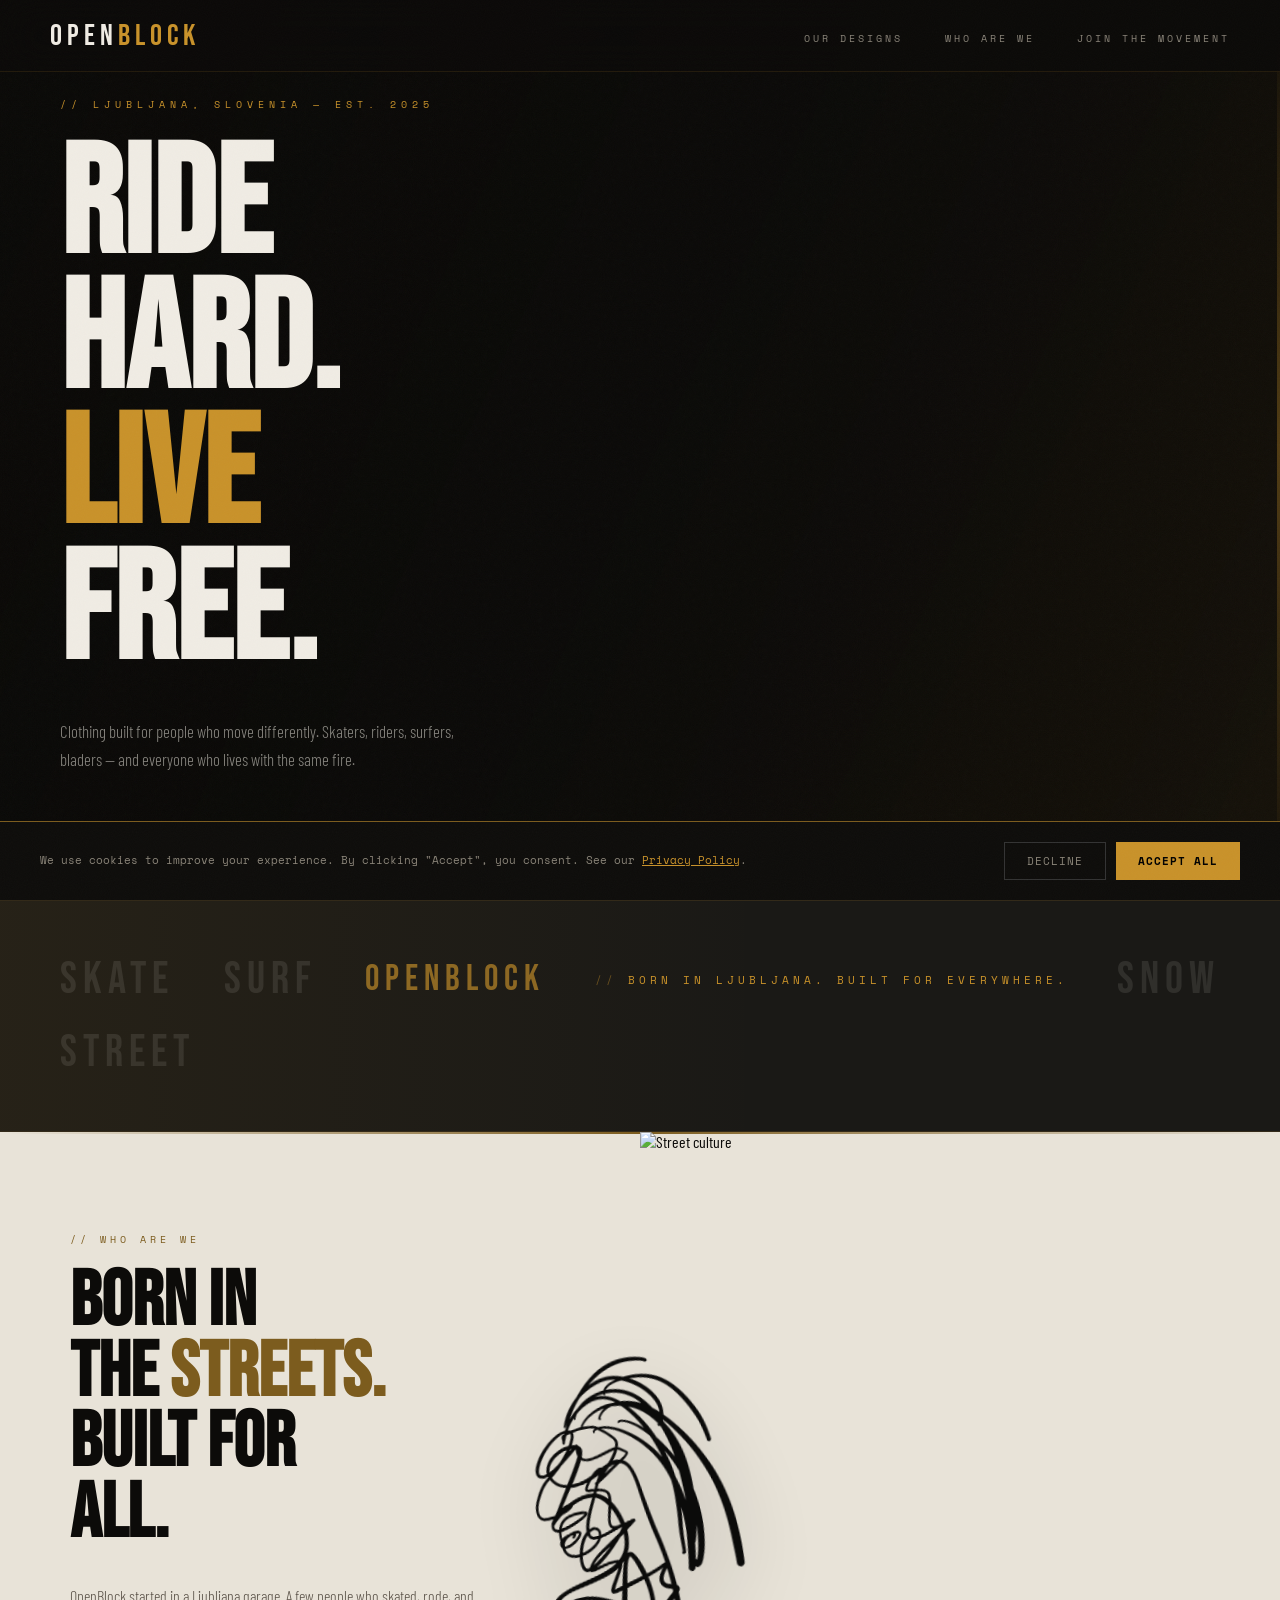
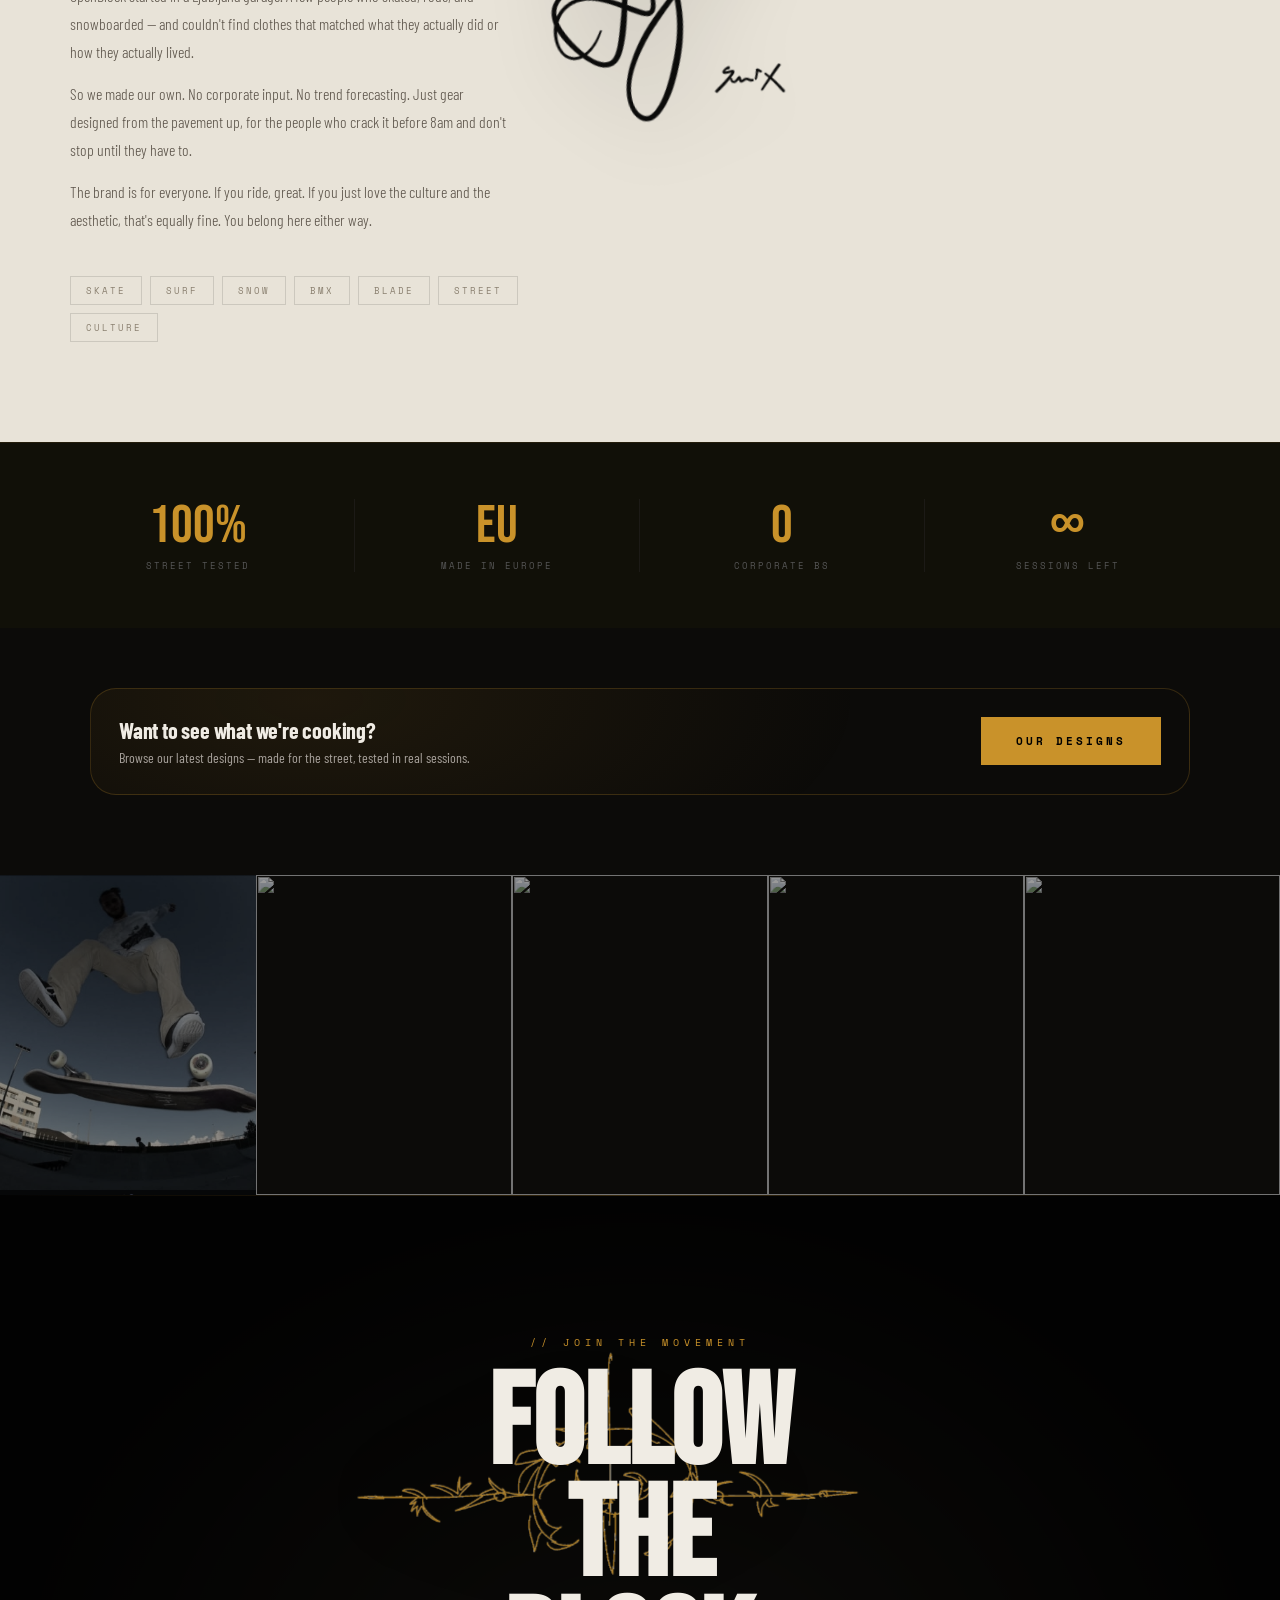
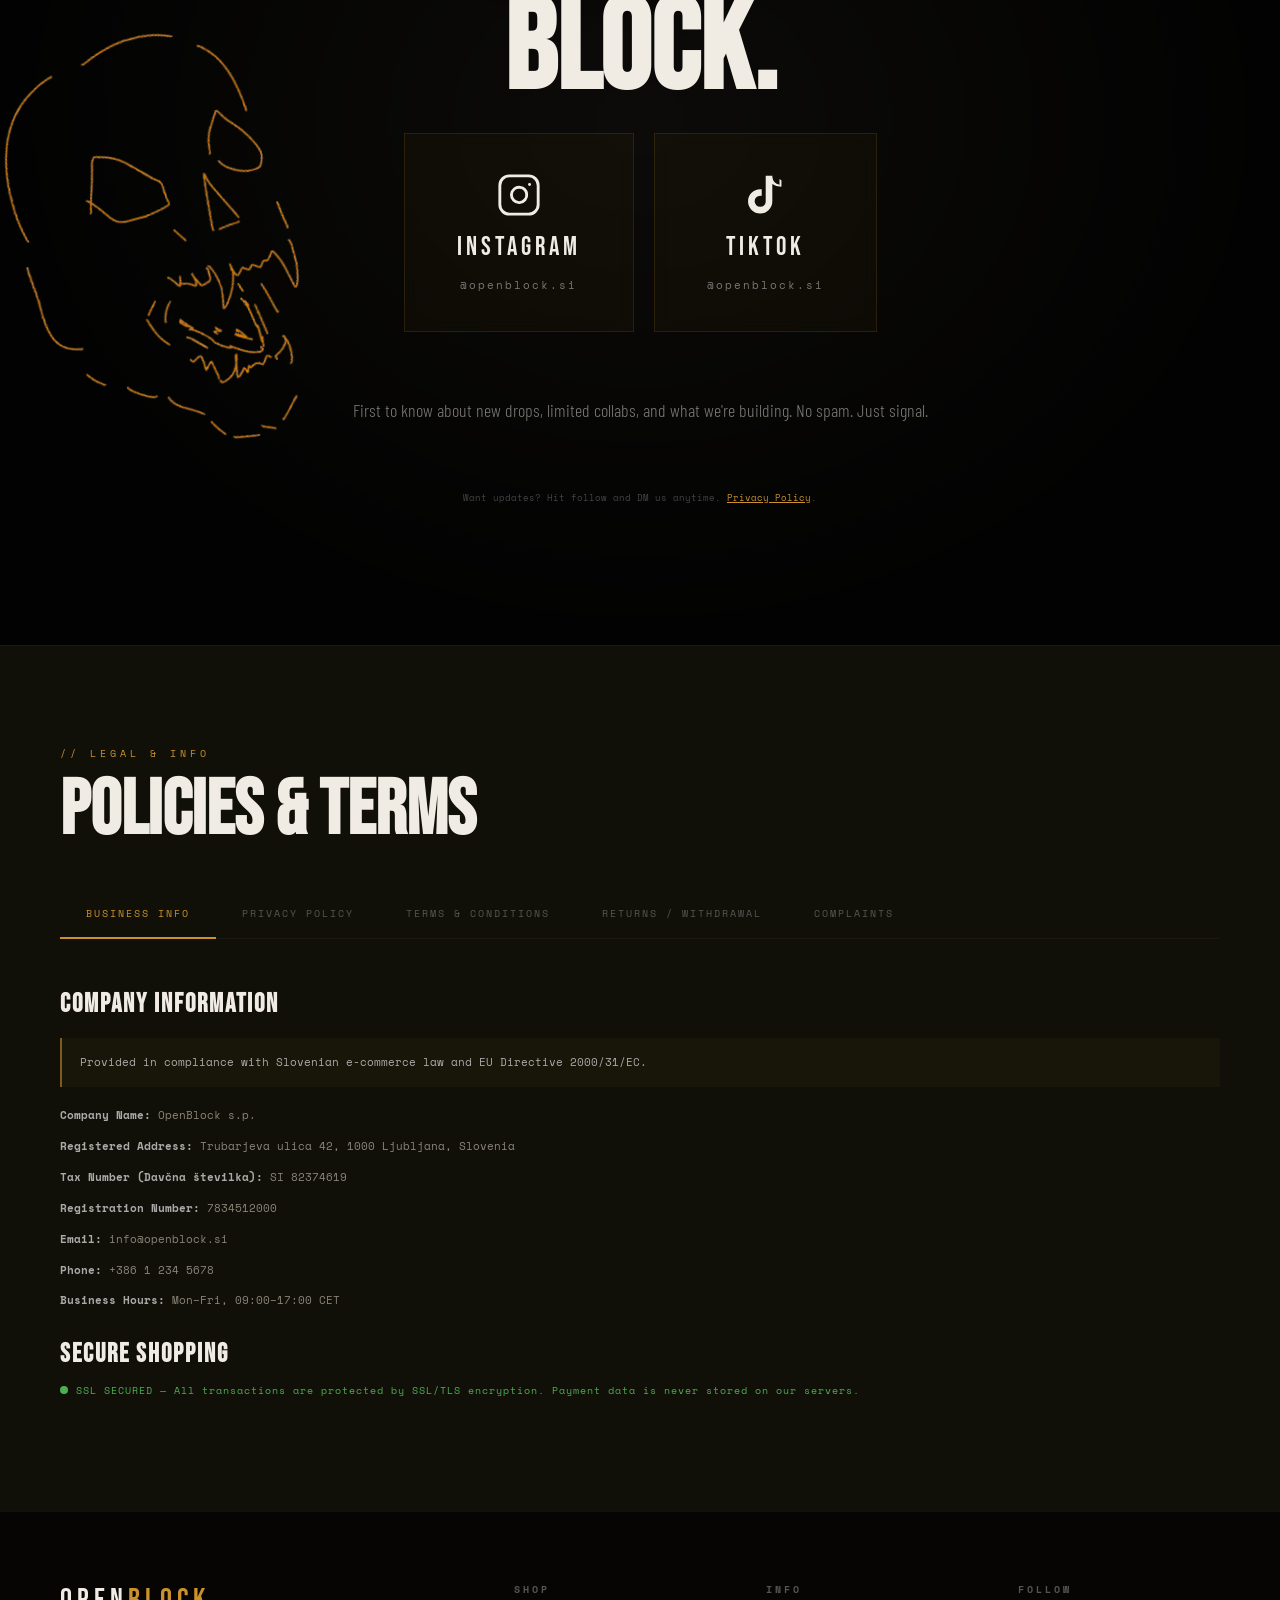
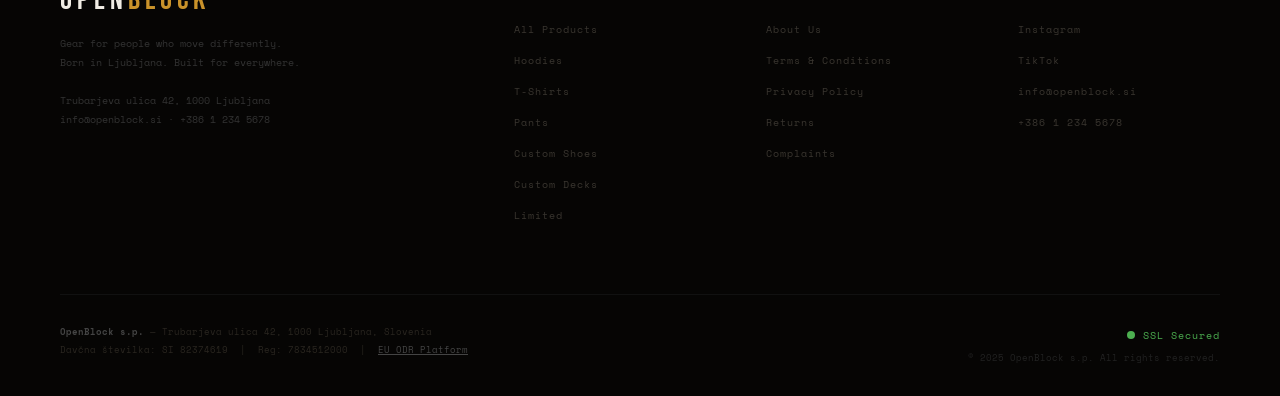
==== index.html @ bddb34cf "Add files via upload" ====
<!DOCTYPE html>
<html lang="en">
  <head>
    <meta charset="UTF-8" />
    <meta name="viewport" content="width=device-width, initial-scale=1.0" />
    <title>OpenBlock — Street & Board Culture</title>

    <!-- CSS -->
    <link rel="stylesheet" href="CSS/index.css" />

    <link rel="preconnect" href="https://fonts.googleapis.com" />
    <link
      href="https://fonts.googleapis.com/css2?family=Bebas+Neue&family=Space+Mono:ital,wght@0,400;0,700;1,400&family=Barlow+Condensed:wght@300;400;600;700;900&display=swap"
      rel="stylesheet"
    />
  </head>
  <body>
    <!-- COOKIE BANNER -->
    <div id="cookie-banner">
      <p>
        We use cookies to improve your experience. By clicking "Accept", you
        consent. See our
        <a href="#legal" onclick="openTab('privacy')">Privacy Policy</a>.
      </p>
      <div class="cookie-btns">
        <button id="decline-cookies">Decline</button>
        <button id="accept-cookies">Accept All</button>
      </div>
    </div>

    <!-- NAV -->
    <nav>
      <a href="#" class="nav-logo">OPEN<span>BLOCK</span></a>
      <ul class="nav-links">
        <li><a href="designs.html">Our designs</a></li>
        <li><a href="#who">Who Are We</a></li>
        <li><a href="#join">Join the Movement</a></li>
      </ul>
    </nav>

    <!-- HERO -->
    <section class="hero" id="home">
      <div class="hero-bg">
        <video autoplay muted loop playsinline class="hero-video">
          <source src="./videos/OBHeroo.mp4" type="video/mp4" />
        </video>
      </div>
      <div class="hero-grain"></div>
      <div class="hero-content">
        <p class="hero-eyebrow">// Ljubljana, Slovenia — Est. 2025</p>
        <h1 class="hero-title">
          RIDE<br />HARD.<br /><em>LIVE</em><br />FREE.
        </h1>
        <p class="hero-sub">
          Clothing built for people who move differently. Skaters, riders,
          surfers, bladers — and everyone who lives with the same fire.
        </p>
        <div class="hero-nav">
          <a href="designs.html" class="hero-nav-btn primary">Our designs</a>
          <a href="#who" class="hero-nav-btn ghost">Who Are We</a>
          <a href="#join" class="hero-nav-btn ghost">Join the Movement</a>
        </div>
      </div>
      <div class="hero-scroll">
        <span class="hero-scroll-line"></span>Scroll
      </div>
    </section>

    <!-- SECTION DIVIDER -->
    <div class="section-divider">
      <span class="divider-word">SKATE</span>
      <span class="divider-word">SURF</span>
      <span class="divider-word accent">OPENBLOCK</span>
      <span class="divider-tagline"
        >Born in Ljubljana. Built for everywhere.</span
      >
      <span class="divider-word">SNOW</span>
      <span class="divider-word">STREET</span>
    </div>

    <!-- WHO ARE WE -->
    <section class="who" id="who">
      <div class="who-inner">
        <div class="who-left reveal-left">
          <p class="who-label">// Who Are We</p>
          <h2 class="who-title">
            BORN IN<br />THE <span>STREETS.</span><br />BUILT FOR<br />ALL.
          </h2>
          <p class="who-text">
            OpenBlock started in a Ljubljana garage. A few people who skated,
            rode, and snowboarded — and couldn't find clothes that matched what
            they actually did or how they actually lived.
          </p>
          <p class="who-text">
            So we made our own. No corporate input. No trend forecasting. Just
            gear designed from the pavement up, for the people who crack it
            before 8am and don't stop until they have to.
          </p>
          <p class="who-text">
            The brand is for everyone. If you ride, great. If you just love the
            culture and the aesthetic, that's equally fine. You belong here
            either way.
          </p>
          <div class="who-tags">
            <span class="who-tag">Skate</span><span class="who-tag">Surf</span
            ><span class="who-tag">Snow</span> <span class="who-tag">BMX</span
            ><span class="who-tag">Blade</span
            ><span class="who-tag">Street</span
            ><span class="who-tag">Culture</span>
          </div>
        </div>
        <div class="who-right reveal-right">
          <img
            src="https://images.unsplash.com/photo-1547447134-cd3f5c716030?w=900&q=80"
            alt="Street culture"
          />
          <div class="who-right-overlay"></div>
        </div>
      </div>
      <div class="who-stat-strip">
        <div class="who-stat reveal">
          <div class="who-stat-num">100%</div>
          <div class="who-stat-label">Street Tested</div>
        </div>
        <div class="who-stat reveal">
          <div class="who-stat-num">EU</div>
          <div class="who-stat-label">Made in Europe</div>
        </div>
        <div class="who-stat reveal">
          <div class="who-stat-num">0</div>
          <div class="who-stat-label">Corporate BS</div>
        </div>
        <div class="who-stat reveal">
          <div class="who-stat-num">∞</div>
          <div class="who-stat-label">Sessions Left</div>
        </div>
      </div>
      <img src="images/abstract_1.png" alt="" class="who-decor" />
    </section>

    <!-- CTA: OUR DESIGNS -->
    <section class="cta-designs" aria-label="Our designs">
      <div class="cta-designs-inner reveal">
        <div>
          <h3 class="cta-designs-title">Want to see what we're cooking?</h3>
          <p class="cta-designs-sub">
            Browse our latest designs — made for the street, tested in real
            sessions.
          </p>
        </div>
        <div class="cta-designs-actions">
          <a href="designs.html" class="hero-nav-btn primary">Our designs</a>
        </div>
      </div>
    </section>

    <!-- GALLERY STRIP -->
    <div class="gallery-strip">
      <div class="gallery-strip-item" data-label="Skate">
        <img src="./images/gallery_skate.jpg" alt="" />
      </div>
      <div class="gallery-strip-item" data-label="Surf">
        <img
          src="https://images.unsplash.com/photo-1502680390469-be75c86b636f?w=500&q=80"
          alt=""
        />
      </div>
      <div class="gallery-strip-item" data-label="Snow">
        <img src="" alt="" />
      </div>
      <div class="gallery-strip-item" data-label="BMX">
        <img
          src="https://images.unsplash.com/photo-1548777123-e216912f54c4?w=500&q=80"
          alt=""
        />
      </div>
      <div class="gallery-strip-item" data-label="Street">
        <img
          src="https://images.unsplash.com/photo-1517649763962-0c623066013b?w=500&q=80"
          alt=""
        />
      </div>
    </div>

    <!-- JOIN THE MOVEMENT -->
    <section class="join" id="join">
      <div class="join-bg"></div>
      <div class="join-content reveal">
        <p class="join-label">// Join the Movement</p>
        <h2 class="join-title">FOLLOW<br />THE<br />BLOCK.</h2>

        <div class="socials">
          <a
            href="https://instagram.com/openblock.si"
            target="_blank"
            class="social-card"
          >
            <svg
              class="social-icon"
              viewBox="0 0 24 24"
              fill="none"
              stroke="currentColor"
              stroke-width="1.5"
              stroke-linecap="round"
              stroke-linejoin="round"
            >
              <rect x="2" y="2" width="20" height="20" rx="5" ry="5" />
              <path d="M16 11.37A4 4 0 1 1 12.63 8 4 4 0 0 1 16 11.37z" />
              <line x1="17.5" y1="6.5" x2="17.51" y2="6.5" />
            </svg>
            <span class="social-platform">INSTAGRAM</span>
            <span class="social-handle">@openblock.si</span>
          </a>
          <a
            href="https://tiktok.com/@openblock.si"
            target="_blank"
            class="social-card"
          >
            <svg class="social-icon" viewBox="0 0 24 24" fill="currentColor">
              <path
                d="M19.59 6.69a4.83 4.83 0 0 1-3.77-4.25V2h-3.45v13.67a2.89 2.89 0 0 1-2.88 2.5 2.89 2.89 0 0 1-2.89-2.89 2.89 2.89 0 0 1 2.89-2.89c.28 0 .54.04.79.1V9.01a6.33 6.33 0 0 0-.79-.05 6.34 6.34 0 0 0-6.34 6.34 6.34 6.34 0 0 0 6.34 6.34 6.34 6.34 0 0 0 6.33-6.34l-.01-9.09a8.16 8.16 0 0 0 4.77 1.52V4.29a4.85 4.85 0 0 1-1-.6z"
              />
            </svg>
            <span class="social-platform">TIKTOK</span>
            <span class="social-handle">@openblock.si</span>
          </a>
        </div>
        <p class="join-sub">
          First to know about new drops, limited collabs, and what we're
          building. No spam. Just signal.
        </p>
        <p class="join-note">
          Want updates? Hit follow and DM us anytime.
          <a href="#legal" onclick="openTab('privacy')">Privacy Policy</a>.
        </p>
      </div>
      <img src="images/skull_all_amber.png" alt="" class="follow-decor-skull" />
      <img
        src="images/abstract2_amber.png"
        alt=""
        class="follow-decor-abstract"
      />
    </section>

    <!-- LEGAL -->
    <section class="legal-section" id="legal">
      <p class="section-label">// Legal & Info</p>
      <h2 class="section-title" style="margin-bottom: 40px">
        Policies & Terms
      </h2>
      <div class="legal-tabs">
        <button class="legal-tab active" onclick="openTab('business')">
          Business Info
        </button>
        <button class="legal-tab" onclick="openTab('privacy')">
          Privacy Policy
        </button>
        <button class="legal-tab" onclick="openTab('terms')">
          Terms & Conditions
        </button>
        <button class="legal-tab" onclick="openTab('returns')">
          Returns / Withdrawal
        </button>
        <button class="legal-tab" onclick="openTab('complaints')">
          Complaints
        </button>
      </div>
      <div class="legal-panel active" id="panel-business">
        <h3>Company Information</h3>
        <div class="legal-highlight">
          <p>
            Provided in compliance with Slovenian e-commerce law and EU
            Directive 2000/31/EC.
          </p>
        </div>
        <p><strong style="color: #aaa">Company Name:</strong> OpenBlock s.p.</p>
        <p>
          <strong style="color: #aaa">Registered Address:</strong> Trubarjeva
          ulica 42, 1000 Ljubljana, Slovenia
        </p>
        <p>
          <strong style="color: #aaa">Tax Number (Davčna številka):</strong> SI
          82374619
        </p>
        <p>
          <strong style="color: #aaa">Registration Number:</strong> 7834512000
        </p>
        <p><strong style="color: #aaa">Email:</strong> info@openblock.si</p>
        <p><strong style="color: #aaa">Phone:</strong> +386 1 234 5678</p>
        <p>
          <strong style="color: #aaa">Business Hours:</strong> Mon–Fri,
          09:00–17:00 CET
        </p>
        <h3>Secure Shopping</h3>
        <p>
          <span class="ssl-badge"
            ><span class="ssl-dot"></span>SSL SECURED — All transactions are
            protected by SSL/TLS encryption. Payment data is never stored on our
            servers.</span
          >
        </p>
      </div>
      <div class="legal-panel" id="panel-privacy">
        <h3>Privacy Policy (GDPR)</h3>
        <div class="legal-highlight">
          <p>
            Last updated: January 2025. Data controller: OpenBlock s.p.,
            Trubarjeva ulica 42, 1000 Ljubljana.
          </p>
        </div>
        <h3>1. What We Collect</h3>
        <ul>
          <li>
            Name, email, delivery address, phone number — when you place an
            order.
          </li>
          <li>
            Payment info — processed by third-party providers. We never store
            card details.
          </li>
          <li>Browsing and device data — only with your cookie consent.</li>
          <li>Email — if you subscribe to our newsletter.</li>
        </ul>
        <h3>2. Why We Collect It</h3>
        <ul>
          <li>To process and fulfill orders (legal basis: contract).</li>
          <li>
            To meet accounting and tax obligations (legal basis: legal
            obligation).
          </li>
          <li>To improve the site (legal basis: consent via cookies).</li>
          <li>To send newsletters (legal basis: your explicit consent).</li>
        </ul>
        <h3>3. Your GDPR Rights</h3>
        <ul>
          <li>
            Access, rectification, erasure, portability, objection, and
            withdrawal of consent.
          </li>
          <li>
            To exercise any right:
            <a href="mailto:privacy@openblock.si">privacy@openblock.si</a>. We
            respond within 30 days.
          </li>
          <li>
            Complaints: Slovenian Information Commissioner —
            <a href="https://www.ip-rs.si" target="_blank">ip-rs.si</a>
          </li>
        </ul>
        <h3>4. Cookies</h3>
        <p>
          Strictly necessary cookies are always active. Analytics cookies
          require your consent via the banner on first visit.
        </p>
      </div>
      <div class="legal-panel" id="panel-terms">
        <h3>General Terms & Conditions of Sale</h3>
        <div class="legal-highlight">
          <p>By messaging us to purchase, you agree to these terms.</p>
        </div>
        <h3>1. Prices</h3>
        <p>
          Prices aren\'t shown on the website. Message us on social media to get
          current pricing and availability.
        </p>
        <h3>2. Payment</h3>
        <p>
          Orders are handled via DM/email. We\'ll confirm payment method and
          details after you reach out.
        </p>
        <h3>3. Shipping</h3>
        <p>
          Shipping cost and delivery time depend on your location and the item.
          We\'ll confirm the options in the same DM.
        </p>
        <h3>4. Availability</h3>
        <p>
          All designs are subject to availability. If out of stock after ordering,
          we will contact you and offer a full refund or exchange.
        </p>
      </div>
      <div class="legal-panel" id="panel-returns">
        <h3>Right of Withdrawal & Returns</h3>
        <div class="legal-highlight">
          <p>
            Under EU Directive 2011/83/EU and the Slovenian Consumer Protection
            Act (ZVPot), you have the right to withdraw without reason.
          </p>
        </div>
        <h3>14-Day Right of Withdrawal</h3>
        <p>
          You have <strong style="color: #fff">14 calendar days</strong> from
          receiving your order to return it for a full refund — no questions
          asked.
        </p>
        <h3>How to Return</h3>
        <ul>
          <li>
            Email returns@openblock.si within 14 days with your order number.
          </li>
          <li>Items must be unused, unwashed, with original tags attached.</li>
          <li>
            Return shipping is at the customer's cost unless item is faulty or
            incorrect.
          </li>
        </ul>
        <h3>Refunds</h3>
        <p>
          Issued to your original payment method within 14 days of receiving the
          returned item.
        </p>
        <h3>Faulty Items</h3>
        <p>
          Contact us within 48 hours of delivery. We cover return shipping and
          replace or fully refund.
        </p>
      </div>
      <div class="legal-panel" id="panel-complaints">
        <h3>Complaints & Dispute Resolution</h3>
        <div class="legal-highlight">
          <p>We aim to resolve all complaints within 5 business days.</p>
        </div>
        <h3>Contact Us First</h3>
        <p>
          Email: <a href="mailto:info@openblock.si">info@openblock.si</a> —
          include your order number and description of the issue.
        </p>
        <h3>EU Online Dispute Resolution</h3>
        <p>If unresolved, use the EU ODR platform:</p>
        <p>
          <a href="https://ec.europa.eu/consumers/odr" target="_blank"
            >https://ec.europa.eu/consumers/odr</a
          >
        </p>
        <p>
          Our ODR email:
          <a href="mailto:info@openblock.si">info@openblock.si</a>
        </p>
        <h3>Slovenian Consumer Authority</h3>
        <p>
          You may also contact TIRS:
          <a href="https://www.gov.si/tirs" target="_blank">www.gov.si/tirs</a>
        </p>
      </div>
    </section>

    <!-- FOOTER -->
    <footer id="contact">
      <div class="footer-top">
        <div class="footer-brand">
          <a href="#" class="nav-logo"
            >OPEN<span style="color: var(--accent)">BLOCK</span></a
          >
          <p>
            Gear for people who move differently.<br />Born in Ljubljana. Built
            for everywhere.<br /><br />Trubarjeva ulica 42, 1000 Ljubljana<br />info@openblock.si
            · +386 1 234 5678
          </p>
        </div>
        <div class="footer-col">
          <h4>Shop</h4>
          <ul>
            <li>
              <a href="#shop" onclick="filterProducts('all')">All Products</a>
            </li>
            <li>
              <a href="#shop" onclick="filterProducts('hoodies')">Hoodies</a>
            </li>
            <li>
              <a href="#shop" onclick="filterProducts('tshirts')">T-Shirts</a>
            </li>
            <li><a href="#shop" onclick="filterProducts('pants')">Pants</a></li>
            <li>
              <a href="#shop" onclick="filterProducts('shoes')">Custom Shoes</a>
            </li>
            <li>
              <a href="#shop" onclick="filterProducts('decks')">Custom Decks</a>
            </li>
            <li>
              <a href="#shop" onclick="filterProducts('limited')">Limited</a>
            </li>
          </ul>
        </div>
        <div class="footer-col">
          <h4>Info</h4>
          <ul>
            <li><a href="#who">About Us</a></li>
            <li>
              <a href="#legal" onclick="openTab('terms')">Terms & Conditions</a>
            </li>
            <li>
              <a href="#legal" onclick="openTab('privacy')">Privacy Policy</a>
            </li>
            <li><a href="#legal" onclick="openTab('returns')">Returns</a></li>
            <li>
              <a href="#legal" onclick="openTab('complaints')">Complaints</a>
            </li>
          </ul>
        </div>
        <div class="footer-col">
          <h4>Follow</h4>
          <ul>
            <li>
              <a href="https://instagram.com/openblock.si" target="_blank"
                >Instagram</a
              >
            </li>
            <li>
              <a href="https://tiktok.com/@openblock.si" target="_blank"
                >TikTok</a
              >
            </li>
            <li><a href="mailto:info@openblock.si">info@openblock.si</a></li>
            <li><a href="tel:+38612345678">+386 1 234 5678</a></li>
          </ul>
        </div>
      </div>
      <div class="footer-bottom">
        <div class="footer-legal">
          <strong>OpenBlock s.p.</strong> — Trubarjeva ulica 42, 1000 Ljubljana,
          Slovenia<br />
          Davčna številka: SI 82374619 &nbsp;|&nbsp; Reg: 7834512000
          &nbsp;|&nbsp;
          <a
            href="https://ec.europa.eu/consumers/odr"
            target="_blank"
            style="color: #444"
            >EU ODR Platform</a
          >
        </div>
        <div style="text-align: right">
          <span class="ssl-badge"><span class="ssl-dot"></span>SSL Secured</span
          ><br />
          <p class="footer-copy" style="margin-top: 8px">
            © 2025 OpenBlock s.p. All rights reserved.
          </p>
        </div>
      </div>
    </footer>

    <script>
      function openTab(id) {
        const map = {
          business: 0,
          privacy: 1,
          terms: 2,
          returns: 3,
          complaints: 4,
        };

        document
          .querySelectorAll(".legal-tab")
          .forEach((t, i) => t.classList.toggle("active", i === map[id]));

        document
          .querySelectorAll(".legal-panel")
          .forEach((p) => p.classList.remove("active"));

        document.getElementById("panel-" + id).classList.add("active");
        document.getElementById("legal").scrollIntoView({ behavior: "smooth" });
      }

      document
        .getElementById("accept-cookies")
        .addEventListener("click", () => {
          document.getElementById("cookie-banner").style.display = "none";
          localStorage.setItem("ob_cookies", "accepted");
        });

      document
        .getElementById("decline-cookies")
        .addEventListener("click", () => {
          document.getElementById("cookie-banner").style.display = "none";
          localStorage.setItem("ob_cookies", "declined");
        });

      if (localStorage.getItem("ob_cookies"))
        document.getElementById("cookie-banner").style.display = "none";

      function showToast(msg) {
        const t = document.getElementById("toast");
        t.textContent = msg;
        t.classList.add("show");
        setTimeout(() => t.classList.remove("show"), 2800);
      }

      const observer = new IntersectionObserver(
        (entries) => {
          entries.forEach((e) => {
            if (e.isIntersecting) e.target.classList.add("visible");
          });
        },
        { threshold: 0.1 }
      );

      document
        .querySelectorAll(".reveal, .reveal-left, .reveal-right")
        .forEach((el) => observer.observe(el));
    </script>
  </body>
</html>
---- CSS/index.css ----
/* ================================================
   OPENBLOCK — Redesigned CSS
   Palette: Deep charcoal + warm amber gold + off-white
   ================================================ */

:root {
  --black: #0c0b09;
  --deep: #111008;
  --grey: #1a1916;
  --white: #f0ece4;
  --cream: #e8e3d8;
  --muted: #8a8478;
  --accent: #c9922a;
  --accent2: #e8b84b;
  --accent3: #7c5c1e;
}

*,
*::before,
*::after {
  box-sizing: border-box;
  margin: 0;
  padding: 0;
}
html {
  scroll-behavior: smooth;
}

body {
  background: var(--black);
  color: var(--white);
  font-family: "Barlow Condensed", sans-serif;
  overflow-x: hidden;
  cursor: crosshair;
}

body::before {
  content: "";
  position: fixed;
  inset: 0;
  pointer-events: none;
  z-index: 9999;
  opacity: 0.025;
  background-image: url("data:image/svg+xml,%3Csvg viewBox='0 0 256 256' xmlns='http://www.w3.org/2000/svg'%3E%3Cfilter id='n'%3E%3CfeTurbulence type='fractalNoise' baseFrequency='0.75' numOctaves='4' stitchTiles='stitch'/%3E%3C/filter%3E%3Crect width='100%25' height='100%25' filter='url(%23n)'/%3E%3C/svg%3E");
  background-size: 200px;
}

/* COOKIE BANNER */
#cookie-banner {
  position: fixed;
  bottom: 0;
  left: 0;
  right: 0;
  background: #0e0d0b;
  border-top: 1px solid var(--accent3);
  z-index: 9990;
  padding: 20px 40px;
  display: flex;
  align-items: center;
  justify-content: space-between;
  gap: 20px;
  flex-wrap: wrap;
  font-family: "Space Mono", monospace;
  font-size: 11px;
  line-height: 1.6;
}
#cookie-banner p {
  flex: 1;
  min-width: 260px;
  color: var(--muted);
}
#cookie-banner a {
  color: var(--accent);
  text-decoration: underline;
}
.cookie-btns {
  display: flex;
  gap: 10px;
}
.cookie-btns button {
  font-family: "Space Mono", monospace;
  font-size: 11px;
  padding: 10px 22px;
  border: none;
  cursor: pointer;
  letter-spacing: 1px;
  text-transform: uppercase;
  transition: all 0.2s;
}
#accept-cookies {
  background: var(--accent);
  color: #000;
  font-weight: 700;
}
#accept-cookies:hover {
  background: var(--accent2);
}
#decline-cookies {
  background: transparent;
  border: 1px solid #333;
  color: var(--muted);
}
#decline-cookies:hover {
  border-color: var(--muted);
  color: var(--white);
}

/* NAV */
nav {
  position: fixed;
  top: 0;
  left: 0;
  right: 0;
  z-index: 1000;
  display: flex;
  align-items: center;
  justify-content: space-between;
  padding: 0 50px;
  height: 72px;
  background: rgba(12, 11, 9, 0.9);
  backdrop-filter: blur(20px);
  border-bottom: 1px solid rgba(201, 146, 42, 0.12);
}
.nav-logo {
  font-family: "Bebas Neue", sans-serif;
  font-size: 30px;
  letter-spacing: 5px;
  color: var(--white);
  text-decoration: none;
}
.nav-logo span {
  color: var(--accent);
}
.nav-links {
  display: flex;
  gap: 42px;
  list-style: none;
}
.nav-links a {
  font-family: "Space Mono", monospace;
  font-size: 10px;
  letter-spacing: 3px;
  text-transform: uppercase;
  color: var(--muted);
  text-decoration: none;
  transition: color 0.2s;
}
.nav-links a:hover {
  color: var(--white);
}
.cart-btn {
  font-family: "Space Mono", monospace;
  font-size: 10px;
  letter-spacing: 2px;
  background: var(--accent);
  color: #000;
  border: none;
  padding: 10px 24px;
  cursor: pointer;
  text-transform: uppercase;
  font-weight: 700;
  transition: background 0.2s;
}
.cart-btn:hover {
  background: var(--accent2);
}
#cart-count {
  background: #000;
  color: var(--accent);
  font-size: 10px;
  font-weight: 700;
  padding: 2px 6px;
  border-radius: 10px;
  margin-left: 4px;
}

/* HERO */
.hero {
  position: relative;
  min-height: 100vh;
  display: flex;
  align-items: center;
  overflow: hidden;
  padding-top: 72px;
}
.hero-bg {
  position: absolute;
  inset: 0;
  z-index: 0;
  overflow: hidden;
  filter: brightness(0.32) saturate(0.6);
  transform: scale(1.05);
  animation: heroScale 8s ease forwards;
}

.hero-video {
  width: 100%;
  height: 100%;
  object-fit: cover;
}
@keyframes heroScale {
  to {
    transform: scale(1);
    filter: brightness(0.85) saturate(1.1);
  }
}
.hero-bg::after {
  content: "";
  position: absolute;
  inset: 0;
  background: linear-gradient(
    115deg,
    rgba(12, 11, 9, 0.55) 0%,
    rgba(12, 11, 9, 0.25) 55%,
    rgba(201, 146, 42, 0.06) 100%
  );
}
.hero-grain {
  position: absolute;
  inset: 0;
  z-index: 1;
  pointer-events: none;
  background-image: url("data:image/svg+xml,%3Csvg viewBox='0 0 200 200' xmlns='http://www.w3.org/2000/svg'%3E%3Cfilter id='n'%3E%3CfeTurbulence type='fractalNoise' baseFrequency='0.9' numOctaves='4' stitchTiles='stitch'/%3E%3C/filter%3E%3Crect width='100%25' height='100%25' filter='url(%23n)' opacity='0.04'/%3E%3C/svg%3E");
  opacity: 0.25;
}
.hero::after {
  content: "";
  position: absolute;
  top: 0;
  right: 0;
  width: 3px;
  height: 100%;
  background: linear-gradient(
    to bottom,
    transparent,
    var(--accent),
    transparent
  );
  opacity: 0.35;
  z-index: 2;
}
.hero-content {
  position: relative;
  z-index: 2;
  padding: 0 60px;
  max-width: 820px;
}
.hero-eyebrow {
  font-family: "Space Mono", monospace;
  font-size: 10px;
  letter-spacing: 5px;
  color: var(--accent);
  text-transform: uppercase;
  margin-bottom: 28px;
  opacity: 0;
  animation: fadeUp 0.8s forwards 0.4s;
}
.hero-title {
  font-family: "Bebas Neue", sans-serif;
  font-size: clamp(88px, 12vw, 175px);
  line-height: 0.88;
  color: var(--white);
  margin-bottom: 36px;
  opacity: 0;
  animation: fadeUp 0.9s forwards 0.6s;
}
.hero-title em {
  color: var(--accent);
  font-style: normal;
}
.hero-sub {
  font-size: 17px;
  font-weight: 300;
  color: rgba(240, 236, 228, 0.55);
  line-height: 1.65;
  max-width: 430px;
  margin-bottom: 54px;
  opacity: 0;
  animation: fadeUp 0.8s forwards 0.8s;
}
.hero-nav {
  display: flex;
  gap: 10px;
  flex-wrap: wrap;
  opacity: 0;
  animation: fadeUp 0.8s forwards 1s;
}
.hero-nav-btn {
  font-family: "Space Mono", monospace;
  font-size: 11px;
  letter-spacing: 3px;
  text-transform: uppercase;
  padding: 15px 34px;
  text-decoration: none;
  display: inline-block;
  transition: all 0.25s;
  border: 1px solid transparent;
}
.hero-nav-btn.primary {
  background: var(--accent);
  color: #000;
  font-weight: 700;
  border-color: var(--accent);
}
.hero-nav-btn.primary:hover {
  background: var(--accent2);
  border-color: var(--accent2);
}
.hero-nav-btn.ghost {
  background: transparent;
  color: var(--white);
  border-color: rgba(240, 236, 228, 0.2);
}
.hero-nav-btn.ghost:hover {
  border-color: rgba(240, 236, 228, 0.6);
}
.hero-scroll {
  position: absolute;
  bottom: 40px;
  left: 60px;
  z-index: 2;
  display: flex;
  align-items: center;
  gap: 14px;
  font-family: "Space Mono", monospace;
  font-size: 9px;
  letter-spacing: 3px;
  color: #444;
  text-transform: uppercase;
  opacity: 0;
  animation: fadeUp 0.8s forwards 1.3s;
}
.hero-scroll-line {
  width: 40px;
  height: 1px;
  background: #444;
}
@keyframes fadeUp {
  from {
    opacity: 0;
    transform: translateY(28px);
  }
  to {
    opacity: 1;
    transform: translateY(0);
  }
}

/* SECTION DIVIDER (replaces marquee) */
.section-divider {
  position: relative;
  padding: 52px 60px;
  background: var(--grey);
  overflow: hidden;
  display: flex;
  align-items: center;
  justify-content: space-between;
  gap: 20px;
  flex-wrap: wrap;
  border-top: 1px solid rgba(201, 146, 42, 0.14);
  border-bottom: 1px solid rgba(201, 146, 42, 0.14);
}
.section-divider::before {
  content: "";
  position: absolute;
  inset: 0;
  background: linear-gradient(
    90deg,
    rgba(201, 146, 42, 0.07) 0%,
    transparent 60%
  );
  pointer-events: none;
}
.divider-word {
  font-family: "Bebas Neue", sans-serif;
  font-size: clamp(28px, 3.5vw, 46px);
  letter-spacing: 6px;
  color: var(--white);
  opacity: 0.1;
  white-space: nowrap;
}
.divider-word.accent {
  color: var(--accent);
  opacity: 0.65;
  font-size: clamp(22px, 2.8vw, 38px);
}
.divider-tagline {
  font-family: "Space Mono", monospace;
  font-size: 11px;
  letter-spacing: 4px;
  color: var(--accent);
  text-transform: uppercase;
  white-space: nowrap;
  position: relative;
  z-index: 1;
}
.divider-tagline::before {
  content: "// ";
  opacity: 0.45;
}

/* WHO ARE WE */
.who {
  background: var(--cream);
  color: var(--black);
  position: relative;
  overflow: hidden;
}
.who::before {
  content: "";
  position: absolute;
  top: 0;
  left: 0;
  right: 0;
  height: 2px;
  background: linear-gradient(90deg, transparent, var(--accent3), transparent);
}
.who-inner {
  display: grid;
  grid-template-columns: 1fr 1fr;
  min-height: 640px;
}
.who-left {
  padding: 100px 70px;
  display: flex;
  flex-direction: column;
  justify-content: center;
}
.who-label {
  font-family: "Space Mono", monospace;
  font-size: 10px;
  letter-spacing: 4px;
  color: var(--accent3);
  text-transform: uppercase;
  margin-bottom: 20px;
}
.who-title {
  font-family: "Bebas Neue", sans-serif;
  font-size: clamp(52px, 6vw, 88px);
  line-height: 0.92;
  margin-bottom: 32px;
  color: var(--black);
}
.who-title span {
  color: var(--accent3);
}
.who-text {
  font-size: 16px;
  font-weight: 300;
  line-height: 1.75;
  color: #5a5248;
  margin-bottom: 14px;
  max-width: 440px;
}
.who-tags {
  display: flex;
  flex-wrap: wrap;
  gap: 8px;
  margin-top: 28px;
}
.who-tag {
  font-family: "Space Mono", monospace;
  font-size: 9px;
  letter-spacing: 2px;
  text-transform: uppercase;
  padding: 7px 15px;
  border: 1px solid #ccc8be;
  color: #8a8070;
  transition: all 0.2s;
}
.who-tag:hover {
  border-color: var(--accent3);
  color: var(--accent3);
}
.who-right {
  position: relative;
  overflow: hidden;
}
.who-right img {
  width: 100%;
  height: 100%;
  object-fit: cover;
  transition: transform 0.8s ease;
}
.who-right:hover img {
  transform: scale(1.04);
}
.who-right-overlay {
  position: absolute;
  inset: 0;
  background: linear-gradient(
    to bottom,
    transparent 50%,
    rgba(232, 227, 216, 0.55) 100%
  );
}
.who-stat-strip {
  background: var(--deep);
  padding: 56px 70px;
  display: grid;
  grid-template-columns: repeat(4, 1fr);
  border-top: 1px solid rgba(201, 146, 42, 0.1);
}
.who-stat {
  padding: 0 28px;
  border-right: 1px solid #1c1a16;
  text-align: center;
}
.who-stat:first-child {
  padding-left: 0;
}
.who-stat:last-child {
  border-right: none;
}
.who-stat-num {
  font-family: "Bebas Neue", sans-serif;
  font-size: 54px;
  color: var(--accent);
  line-height: 1;
}
.who-stat-label {
  font-family: "Space Mono", monospace;
  font-size: 9px;
  letter-spacing: 2px;
  color: #555;
  text-transform: uppercase;
  margin-top: 6px;
}
.who-decor {
  position: absolute;
  top: 18%;
  left: 50%;
  transform: translateX(-50%) rotate(-12deg);

  width: clamp(140px, 18vw, 340px);
  height: auto;

  z-index: 4;
  pointer-events: none;

  opacity: 0.95;
  filter: drop-shadow(0 25px 45px rgba(0, 0, 0, 0.25));
}

/* CTA: Our designs (shown right under Who Are We) */
.cta-designs {
  background: var(--black);
  padding: 60px 60px 80px;
  position: relative;
}
.cta-designs-inner {
  max-width: 1100px;
  margin: 0 auto;
  padding: 28px 28px;
  border-radius: 26px;
  border: 1px solid rgba(201, 146, 42, 0.22);
  background: radial-gradient(
    1000px 420px at 20% 10%,
    rgba(201, 146, 42, 0.10),
    transparent 55%
  );
  display: flex;
  align-items: center;
  justify-content: space-between;
  gap: 18px;
}
.cta-designs-title {
  font-size: 22px;
  letter-spacing: -0.2px;
  margin: 0;
}
.cta-designs-sub {
  margin: 6px 0 0;
  color: #a7a19b;
  font-size: 14px;
  max-width: 60ch;
}
.cta-designs-actions {
  display: flex;
  gap: 12px;
  flex-shrink: 0;
}

@media (max-width: 820px) {
  .cta-designs-inner {
    flex-direction: column;
    align-items: flex-start;
  }
}

/* SHOP */
.shop {
  background: var(--black);
  padding: 100px 60px;
  position: relative;
}
.shop::before {
  content: "";
  position: absolute;
  top: 0;
  left: 0;
  right: 0;
  height: 1px;
  background: linear-gradient(
    90deg,
    transparent,
    rgba(201, 146, 42, 0.18),
    transparent
  );
}
.shop-header {
  display: flex;
  align-items: flex-end;
  justify-content: space-between;
  margin-bottom: 50px;
  flex-wrap: wrap;
  gap: 20px;
}
.section-label {
  font-family: "Space Mono", monospace;
  font-size: 10px;
  letter-spacing: 4px;
  color: var(--accent);
  text-transform: uppercase;
  margin-bottom: 12px;
}
.section-title {
  font-family: "Bebas Neue", sans-serif;
  font-size: clamp(48px, 6vw, 88px);
  line-height: 1;
  color: var(--white);
}
.filter-bar {
  display: flex;
  gap: 8px;
  flex-wrap: wrap;
}
.filter-btn {
  font-family: "Space Mono", monospace;
  font-size: 10px;
  letter-spacing: 2px;
  text-transform: uppercase;
  background: transparent;
  color: #555;
  border: 1px solid #222;
  padding: 9px 20px;
  cursor: pointer;
  transition: all 0.2s;
}
.filter-btn:hover {
  color: var(--white);
  border-color: #444;
}
.filter-btn.active {
  background: var(--accent);
  color: #000;
  border-color: var(--accent);
  font-weight: 700;
}
.design-grid {
  display: grid;
  grid-template-columns: repeat(auto-fill, minmax(265px, 1fr));
  gap: 28px;
}
.design-card {
  cursor: pointer;
}
.design-img-wrap {
  position: relative;
  aspect-ratio: 3/4;
  overflow: hidden;
  background: #161410;
  margin-bottom: 14px;
}
.design-img-wrap img {
  width: 100%;
  height: 100%;
  object-fit: cover;
  transition: transform 0.6s ease;
}
.design-card:hover .design-img-wrap img {
  transform: scale(1.05);
}
.design-badge {
  position: absolute;
  top: 12px;
  left: 12px;
  font-family: "Space Mono", monospace;
  font-size: 9px;
  letter-spacing: 1px;
  text-transform: uppercase;
  padding: 5px 10px;
  z-index: 2;
}
.badge-new {
  background: var(--accent);
  color: #000;
  font-weight: 700;
}
.badge-sale {
  background: var(--accent2);
  color: #000;
  font-weight: 700;
}
.badge-limited {
  background: var(--white);
  color: #000;
}
.design-overlay {
  position: absolute;
  inset: 0;
  background: rgba(0, 0, 0, 0.5);
  display: flex;
  align-items: center;
  justify-content: center;
  opacity: 0;
  transition: opacity 0.3s;
  z-index: 3;
}
.design-card:hover .design-overlay {
  opacity: 1;
}
.qadd-btn {
  font-family: "Space Mono", monospace;
  font-size: 10px;
  letter-spacing: 2px;
  text-transform: uppercase;
  background: var(--accent);
  color: #000;
  border: none;
  padding: 13px 26px;
  cursor: pointer;
  font-weight: 700;
  transition: background 0.2s;
}
.qadd-btn:hover {
  background: var(--accent2);
}
.design-name {
  font-family: "Bebas Neue", sans-serif;
  font-size: 22px;
  letter-spacing: 2px;
  color: var(--white);
  margin-bottom: 3px;
}
.design-meta {
  font-family: "Space Mono", monospace;
  font-size: 9px;
  color: #555;
  letter-spacing: 1px;
  margin-bottom: 7px;
  text-transform: uppercase;
}
.design-price {
  font-family: "Space Mono", monospace;
  font-size: 13px;
  color: var(--white);
}
.old-price {
  color: #444;
  text-decoration: line-through;
  margin-right: 8px;
}
.sale-price {
  color: var(--accent2);
}

/* GALLERY STRIP */
.gallery-strip {
  display: grid;
  grid-template-columns: repeat(5, 1fr);
  height: 320px;
  overflow: hidden;
}
.gallery-strip-item {
  overflow: hidden;
  position: relative;
}
.gallery-strip-item img {
  width: 100%;
  height: 100%;
  object-fit: cover;
  transition: transform 0.7s ease, filter 0.5s;
  filter: saturate(0.35) brightness(0.6);
}
.gallery-strip-item:hover img {
  transform: scale(1.1);
  filter: saturate(0.85) brightness(0.88);
}
.gallery-strip-item::after {
  content: attr(data-label);
  position: absolute;
  bottom: 16px;
  left: 50%;
  transform: translateX(-50%);
  font-family: "Space Mono", monospace;
  font-size: 9px;
  letter-spacing: 3px;
  text-transform: uppercase;
  color: var(--white);
  opacity: 0;
  transition: opacity 0.4s;
  pointer-events: none;
  white-space: nowrap;
}
.gallery-strip-item:hover::after {
  opacity: 0.65;
}

/* JOIN */
.join {
  position: relative;
  overflow: hidden;
  padding: 140px 60px;
  text-align: center;
}
.join-bg {
  position: absolute;
  inset: 0;
  z-index: 0;
  background-image: url("https://images.unsplash.com/photo-1520175480921-4edfa2983e0f?w=1600&q=80");
  background-size: cover;
  background-position: center;
  filter: brightness(0.1) saturate(0.4);
}
.join-bg::after {
  content: "";
  position: absolute;
  inset: 0;
  background: radial-gradient(
    ellipse at center,
    rgba(201, 146, 42, 0.04) 0%,
    rgba(12, 11, 9, 0.9) 70%
  );
}
.join::before {
  content: "";
  position: absolute;
  top: 0;
  left: 0;
  right: 0;
  height: 1px;
  background: linear-gradient(
    90deg,
    transparent,
    rgba(201, 146, 42, 0.28),
    transparent
  );
  z-index: 1;
}
.join-content {
  position: relative;
  z-index: 2;
  max-width: 720px;
  margin: 0 auto;
}
.join-label {
  font-family: "Space Mono", monospace;
  font-size: 10px;
  letter-spacing: 5px;
  color: var(--accent);
  text-transform: uppercase;
  margin-bottom: 20px;
}
.join-title {
  font-family: "Bebas Neue", sans-serif;
  font-size: clamp(66px, 10vw, 136px);
  line-height: 0.88;
  color: var(--white);
  margin-bottom: 26px;
}
.join-sub {
  font-size: 18px;
  font-weight: 300;
  color: rgba(240, 236, 228, 0.5);
  line-height: 1.65;
  margin-bottom: 64px;
}
.socials {
  display: flex;
  gap: 20px;
  justify-content: center;
  flex-wrap: wrap;
  margin-bottom: 64px;
}
.social-card {
  display: flex;
  flex-direction: column;
  align-items: center;
  gap: 14px;
  background: rgba(201, 146, 42, 0.04);
  border: 1px solid rgba(201, 146, 42, 0.15);
  padding: 38px 52px;
  text-decoration: none;
  color: var(--white);
  transition: all 0.3s;
  min-width: 210px;
  backdrop-filter: blur(8px);
}
.social-card:hover {
  background: rgba(201, 146, 42, 0.1);
  border-color: rgba(201, 146, 42, 0.45);
  transform: translateY(-5px);
}
.social-icon {
  width: 46px;
  height: 46px;
}
.social-platform {
  font-family: "Bebas Neue", sans-serif;
  font-size: 26px;
  letter-spacing: 4px;
}
.social-handle {
  font-family: "Space Mono", monospace;
  font-size: 11px;
  color: #777;
  letter-spacing: 2px;
}
.social-card:hover .social-handle {
  color: var(--accent);
}
.join-newsletter {
  display: flex;
  max-width: 480px;
  margin: 0 auto;
}
.join-input {
  flex: 1;
  font-family: "Space Mono", monospace;
  font-size: 11px;
  letter-spacing: 1px;
  padding: 16px 22px;
  background: rgba(255, 255, 255, 0.05);
  border: 1px solid rgba(201, 146, 42, 0.2);
  border-right: none;
  color: var(--white);
  outline: none;
}
.join-input::placeholder {
  color: #444;
}
.join-input:focus {
  border-color: rgba(201, 146, 42, 0.5);
}
.join-submit {
  font-family: "Space Mono", monospace;
  font-size: 10px;
  letter-spacing: 2px;
  text-transform: uppercase;
  background: var(--accent);
  color: #000;
  border: none;
  padding: 16px 28px;
  cursor: pointer;
  font-weight: 700;
  white-space: nowrap;
  transition: background 0.2s;
}
.join-submit:hover {
  background: var(--accent2);
}
.join-note {
  font-family: "Space Mono", monospace;
  font-size: 9px;
  color: #444;
  margin-top: 14px;
  line-height: 1.7;
}
.join-note a {
  color: var(--accent);
}

.follow-decor-skull {
  position: absolute;
  left: 0%;
  top: 30%;

  width: clamp(180px, 22vw, 420px);
  height: auto;

  transform: rotate(-15deg);
  opacity: 0.85;

  pointer-events: none;
  z-index: 2;

  filter: drop-shadow(0 30px 60px rgba(0, 0, 0, 0.35));
}
.follow-decor-abstract {
  position: absolute;
  right: 41.5%;
  top: 3%;

  width: clamp(180px, 22vw, 420px);
  height: auto;

  transform: rotate(-270deg);
  opacity: 0.85;

  pointer-events: none;
  z-index: 1;

  filter: drop-shadow(0 30px 60px rgba(0, 0, 0, 0.35));
}

/* LEGAL */
.legal-section {
  background: var(--deep);
  border-top: 1px solid #1a1714;
  padding: 100px 60px;
}
.legal-tabs {
  display: flex;
  border-bottom: 1px solid #1a1714;
  margin-bottom: 50px;
  flex-wrap: wrap;
}
.legal-tab {
  font-family: "Space Mono", monospace;
  font-size: 10px;
  letter-spacing: 2px;
  text-transform: uppercase;
  padding: 16px 26px;
  border: none;
  background: transparent;
  color: #555;
  cursor: pointer;
  border-bottom: 2px solid transparent;
  transition: all 0.2s;
  margin-bottom: -1px;
}
.legal-tab:hover {
  color: var(--white);
}
.legal-tab.active {
  color: var(--accent);
  border-bottom-color: var(--accent);
}
.legal-panel {
  display: none;
}
.legal-panel.active {
  display: block;
}
.legal-panel h3 {
  font-family: "Bebas Neue", sans-serif;
  font-size: 26px;
  letter-spacing: 2px;
  margin: 28px 0 10px;
  color: var(--white);
}
.legal-panel h3:first-child {
  margin-top: 0;
}
.legal-panel p,
.legal-panel li {
  font-family: "Space Mono", monospace;
  font-size: 11px;
  line-height: 1.9;
  color: var(--muted);
  margin-bottom: 10px;
}
.legal-panel ul {
  padding-left: 20px;
}
.legal-panel a {
  color: var(--accent);
}
.legal-highlight {
  border-left: 2px solid var(--accent3);
  padding: 14px 18px;
  background: rgba(201, 146, 42, 0.04);
  margin: 18px 0;
}
.legal-highlight p {
  color: #aaa;
  margin: 0;
}
.ssl-badge {
  display: inline-flex;
  align-items: center;
  gap: 8px;
  font-family: "Space Mono", monospace;
  font-size: 10px;
  color: #4caf50;
  letter-spacing: 1px;
}
.ssl-dot {
  width: 8px;
  height: 8px;
  border-radius: 50%;
  background: #4caf50;
  animation: pulse 2s infinite;
}
@keyframes pulse {
  0%,
  100% {
    opacity: 1;
  }
  50% {
    opacity: 0.3;
  }
}

/* FOOTER */
footer {
  background: #060504;
  border-top: 1px solid #111;
  padding: 70px 60px 32px;
}
.footer-top {
  display: grid;
  grid-template-columns: 2fr 1fr 1fr 1fr;
  gap: 50px;
  margin-bottom: 60px;
}
.footer-brand p {
  font-family: "Space Mono", monospace;
  font-size: 10px;
  line-height: 1.9;
  color: #333;
  margin-top: 16px;
}
.footer-col h4 {
  font-family: "Space Mono", monospace;
  font-size: 10px;
  letter-spacing: 3px;
  text-transform: uppercase;
  color: #555;
  margin-bottom: 20px;
}
.footer-col ul {
  list-style: none;
}
.footer-col li {
  margin-bottom: 11px;
}
.footer-col a {
  font-family: "Space Mono", monospace;
  font-size: 10px;
  color: #3a3630;
  text-decoration: none;
  transition: color 0.2s;
  letter-spacing: 1px;
}
.footer-col a:hover {
  color: var(--white);
}
.footer-bottom {
  border-top: 1px solid #111;
  padding-top: 28px;
  display: flex;
  justify-content: space-between;
  align-items: flex-start;
  gap: 20px;
  flex-wrap: wrap;
}
.footer-legal {
  font-family: "Space Mono", monospace;
  font-size: 9px;
  color: #2a2620;
  line-height: 2;
}
.footer-legal strong {
  color: #444;
}
.footer-copy {
  font-family: "Space Mono", monospace;
  font-size: 9px;
  color: #222;
}

/* MODAL */
.modal-overlay {
  position: fixed;
  inset: 0;
  background: rgba(0, 0, 0, 0.92);
  z-index: 5000;
  display: flex;
  align-items: center;
  justify-content: center;
  padding: 20px;
  opacity: 0;
  pointer-events: none;
  transition: opacity 0.3s;
}
.modal-overlay.open {
  opacity: 1;
  pointer-events: all;
}
.modal {
  background: #111008;
  border: 1px solid rgba(201, 146, 42, 0.15);
  max-width: 880px;
  width: 100%;
  max-height: 90vh;
  overflow-y: auto;
  display: grid;
  grid-template-columns: 1fr 1fr;
  position: relative;
}
.modal img {
  width: 100%;
  height: 100%;
  object-fit: cover;
  max-height: 520px;
}
.modal-content {
  padding: 50px 40px;
  display: flex;
  flex-direction: column;
  gap: 18px;
}
.modal-label {
  font-family: "Space Mono", monospace;
  font-size: 9px;
  letter-spacing: 3px;
  color: var(--accent);
  text-transform: uppercase;
}
.modal-title {
  font-family: "Bebas Neue", sans-serif;
  font-size: 46px;
  line-height: 1;
  color: var(--white);
}
.modal-desc {
  font-size: 15px;
  color: var(--muted);
  line-height: 1.65;
  font-weight: 300;
}
.size-label {
  font-family: "Space Mono", monospace;
  font-size: 9px;
  letter-spacing: 2px;
  color: #555;
  text-transform: uppercase;
}
.size-select {
  display: flex;
  gap: 8px;
  flex-wrap: wrap;
}
.size-btn {
  font-family: "Space Mono", monospace;
  font-size: 10px;
  padding: 8px 16px;
  border: 1px solid #222;
  background: transparent;
  color: #777;
  cursor: pointer;
  transition: all 0.2s;
  letter-spacing: 1px;
}
.size-chip {
  font-family: "Space Mono", monospace;
  font-size: 10px;
  padding: 8px 16px;
  border: 1px solid #222;
  color: #777;
  letter-spacing: 1px;
  display: inline-flex;
  align-items: center;
  background: rgba(255, 255, 255, 0.02);
}

.size-chip.active {
  border-color: var(--accent);
  color: var(--white);
  background: rgba(201, 146, 42, 0.1);
}

.modal-cta {
  margin-top: 10px;
  padding-top: 18px;
  border-top: 1px solid rgba(201, 146, 42, 0.12);
  display: flex;
  flex-direction: column;
  gap: 8px;
}
.modal-cta-title {
  font-family: "Space Mono", monospace;
  font-size: 9px;
  letter-spacing: 2px;
  color: #555;
  text-transform: uppercase;
}
.modal-cta-text {
  font-size: 14px;
  color: var(--muted);
  line-height: 1.6;
  font-weight: 300;
}
.modal-cta-link {
  color: var(--accent);
  text-decoration: none;
  border-bottom: 1px solid rgba(201, 146, 42, 0.35);
}
.modal-cta-link:hover {
  color: var(--accent2);
  border-bottom-color: rgba(201, 146, 42, 0.65);
}
.modal-cta-note {
  font-family: "Space Mono", monospace;
  font-size: 12px;
  color: var(--white);
  opacity: 0.9;
}

.modal-price {
  font-family: "Space Mono", monospace;
  font-size: 20px;
  color: var(--white);
}
.modal-close {
  position: absolute;
  top: 18px;
  right: 18px;
  background: transparent;
  border: none;
  color: #555;
  font-size: 26px;
  cursor: pointer;
  line-height: 1;
  transition: color 0.2s;
  z-index: 10;
}
.modal-close:hover {
  color: var(--white);
}
.modal-add {
  font-family: "Space Mono", monospace;
  font-size: 11px;
  letter-spacing: 2px;
  text-transform: uppercase;
  background: var(--accent);
  color: #000;
  border: none;
  padding: 18px;
  cursor: pointer;
  font-weight: 700;
  transition: background 0.2s;
  width: 100%;
}
.modal-add:hover {
  background: var(--accent2);
}

/* CART */
.cart-drawer {
  position: fixed;
  top: 0;
  right: -430px;
  bottom: 0;
  width: 430px;
  background: #0e0d0a;
  border-left: 1px solid rgba(201, 146, 42, 0.1);
  z-index: 4000;
  transition: right 0.4s cubic-bezier(0.4, 0, 0.2, 1);
  display: flex;
  flex-direction: column;
}
.cart-drawer.open {
  right: 0;
}
.drawer-backdrop {
  position: fixed;
  inset: 0;
  background: rgba(0, 0, 0, 0.7);
  z-index: 3999;
  opacity: 0;
  pointer-events: none;
  transition: opacity 0.4s;
}
.drawer-backdrop.open {
  opacity: 1;
  pointer-events: all;
}
.cart-header {
  padding: 28px 30px;
  border-bottom: 1px solid rgba(201, 146, 42, 0.1);
  display: flex;
  justify-content: space-between;
  align-items: center;
}
.cart-header h2 {
  font-family: "Bebas Neue", sans-serif;
  font-size: 26px;
  letter-spacing: 3px;
}
.cart-close {
  background: transparent;
  border: none;
  color: #555;
  font-size: 22px;
  cursor: pointer;
  transition: color 0.2s;
}
.cart-close:hover {
  color: var(--white);
}
.cart-items-list {
  flex: 1;
  overflow-y: auto;
  padding: 16px 30px;
}
.cart-item {
  display: flex;
  gap: 14px;
  padding: 14px 0;
  border-bottom: 1px solid #171410;
}
.cart-item img {
  width: 66px;
  height: 84px;
  object-fit: cover;
  flex-shrink: 0;
}
.cart-item-info {
  flex: 1;
}
.cart-item-name {
  font-family: "Bebas Neue", sans-serif;
  font-size: 17px;
  letter-spacing: 1px;
  margin-bottom: 3px;
}
.cart-item-meta {
  font-family: "Space Mono", monospace;
  font-size: 9px;
  color: #555;
  margin-bottom: 6px;
}
.cart-item-price {
  font-family: "Space Mono", monospace;
  font-size: 12px;
}
.cart-item-remove {
  background: transparent;
  border: none;
  color: #444;
  cursor: pointer;
  font-size: 16px;
  transition: color 0.2s;
  align-self: flex-start;
}
.cart-item-remove:hover {
  color: var(--accent);
}
.cart-empty {
  font-family: "Space Mono", monospace;
  font-size: 10px;
  color: #2a2620;
  text-align: center;
  padding: 60px 0;
  letter-spacing: 2px;
}
.cart-footer {
  padding: 24px 30px;
  border-top: 1px solid rgba(201, 146, 42, 0.1);
}
.cart-total {
  font-family: "Space Mono", monospace;
  display: flex;
  justify-content: space-between;
  margin-bottom: 20px;
  font-size: 12px;
  color: #666;
}
.cart-total strong {
  color: var(--white);
  font-size: 16px;
}
.checkout-btn {
  font-family: "Space Mono", monospace;
  font-size: 11px;
  letter-spacing: 2px;
  text-transform: uppercase;
  background: var(--accent);
  color: #000;
  border: none;
  padding: 18px;
  cursor: pointer;
  font-weight: 700;
  width: 100%;
  transition: background 0.2s;
  margin-bottom: 12px;
}
.checkout-btn:hover {
  background: var(--accent2);
}
.checkout-note {
  font-family: "Space Mono", monospace;
  font-size: 9px;
  color: #444;
  text-align: center;
  line-height: 1.7;
}
.checkout-note a {
  color: var(--accent);
}

/* TOAST */
.toast {
  position: fixed;
  bottom: 90px;
  left: 50%;
  transform: translateX(-50%) translateY(10px);
  background: #111008;
  border: 1px solid var(--accent3);
  font-family: "Space Mono", monospace;
  font-size: 10px;
  letter-spacing: 2px;
  color: var(--white);
  padding: 13px 26px;
  z-index: 9998;
  opacity: 0;
  transition: all 0.3s;
  pointer-events: none;
  white-space: nowrap;
}
.toast.show {
  opacity: 1;
  transform: translateX(-50%) translateY(0);
}

/* REVEAL */
.reveal {
  opacity: 0;
  transform: translateY(36px);
  transition: opacity 0.7s ease, transform 0.7s ease;
}
.reveal.visible {
  opacity: 1;
  transform: none;
}
.reveal-left {
  opacity: 0;
  transform: translateX(-36px);
  transition: opacity 0.7s ease, transform 0.7s ease;
}
.reveal-left.visible {
  opacity: 1;
  transform: none;
}
.reveal-right {
  opacity: 0;
  transform: translateX(36px);
  transition: opacity 0.7s ease, transform 0.7s ease;
}
.reveal-right.visible {
  opacity: 1;
  transform: none;
}

/* RESPONSIVE */
@media (max-width: 900px) {
  nav {
    padding: 0 20px;
  }
  .nav-links {
    display: none;
  }
  .hero-content {
    padding: 0 24px;
  }
  .hero-scroll {
    left: 24px;
  }
  .section-divider {
    padding: 40px 24px;
    gap: 10px;
  }
  .divider-word {
    font-size: 20px;
  }
  .who-inner {
    grid-template-columns: 1fr;
  }
  .who-right {
    min-height: 300px;
  }
  .who-left {
    padding: 60px 24px;
  }
  .who-stat-strip {
    grid-template-columns: 1fr 1fr;
    padding: 40px 24px;
    gap: 30px;
  }
  .who-stat {
    border-right: none;
    padding: 0;
  }
  .shop {
    padding: 70px 24px;
  }
  .gallery-strip {
    grid-template-columns: repeat(3, 1fr);
    height: 200px;
  }
  .join {
    padding: 80px 24px;
  }
  .legal-section {
    padding: 70px 24px;
  }
  footer {
    padding: 50px 24px 24px;
  }
  .footer-top {
    grid-template-columns: 1fr 1fr;
    gap: 30px;
  }
  .footer-bottom {
    flex-direction: column;
  }
  .modal {
    grid-template-columns: 1fr;
  }
  .modal img {
    max-height: 260px;
  }
  .cart-drawer {
    width: 100%;
    right: -100%;
  }
}

@media (max-width: 600px) {
  /* Keep decorative stickers from covering content on phones */
  .who-decor {
    top: 10%;
    left: 64%;
    width: clamp(110px, 32vw, 180px);
    opacity: 0.7;
  }
  .follow-decor-skull,
  .follow-decor-abstract {
    width: clamp(120px, 36vw, 200px);
    opacity: 0.65;
  }
  .follow-decor-skull {
    left: -18px;
    bottom: 18px;
  }
  .follow-decor-abstract {
    /* Move it more to the right + higher on mobile */
    right: -44px;
    top: 10px;
  }

  /* CTA under "Who Are We" */
  .cta-designs {
    padding: 34px 24px 54px;
  }
  .cta-designs-inner {
    padding: 22px 18px;
  }
  .cta-designs-title {
    font-size: 18px;
  }

  /* Videos & big type */
  .hero-title {
    font-size: clamp(46px, 12vw, 74px);
  }
  .hero-sub {
    max-width: 46ch;
    font-size: 14px;
  }
  .hero-nav {
    gap: 10px;
  }

  /* Gallery strip density */
  .gallery-strip {
    grid-template-columns: repeat(2, 1fr);
    height: auto;
  }
  .gallery-strip-item {
    height: 160px;
  }
}
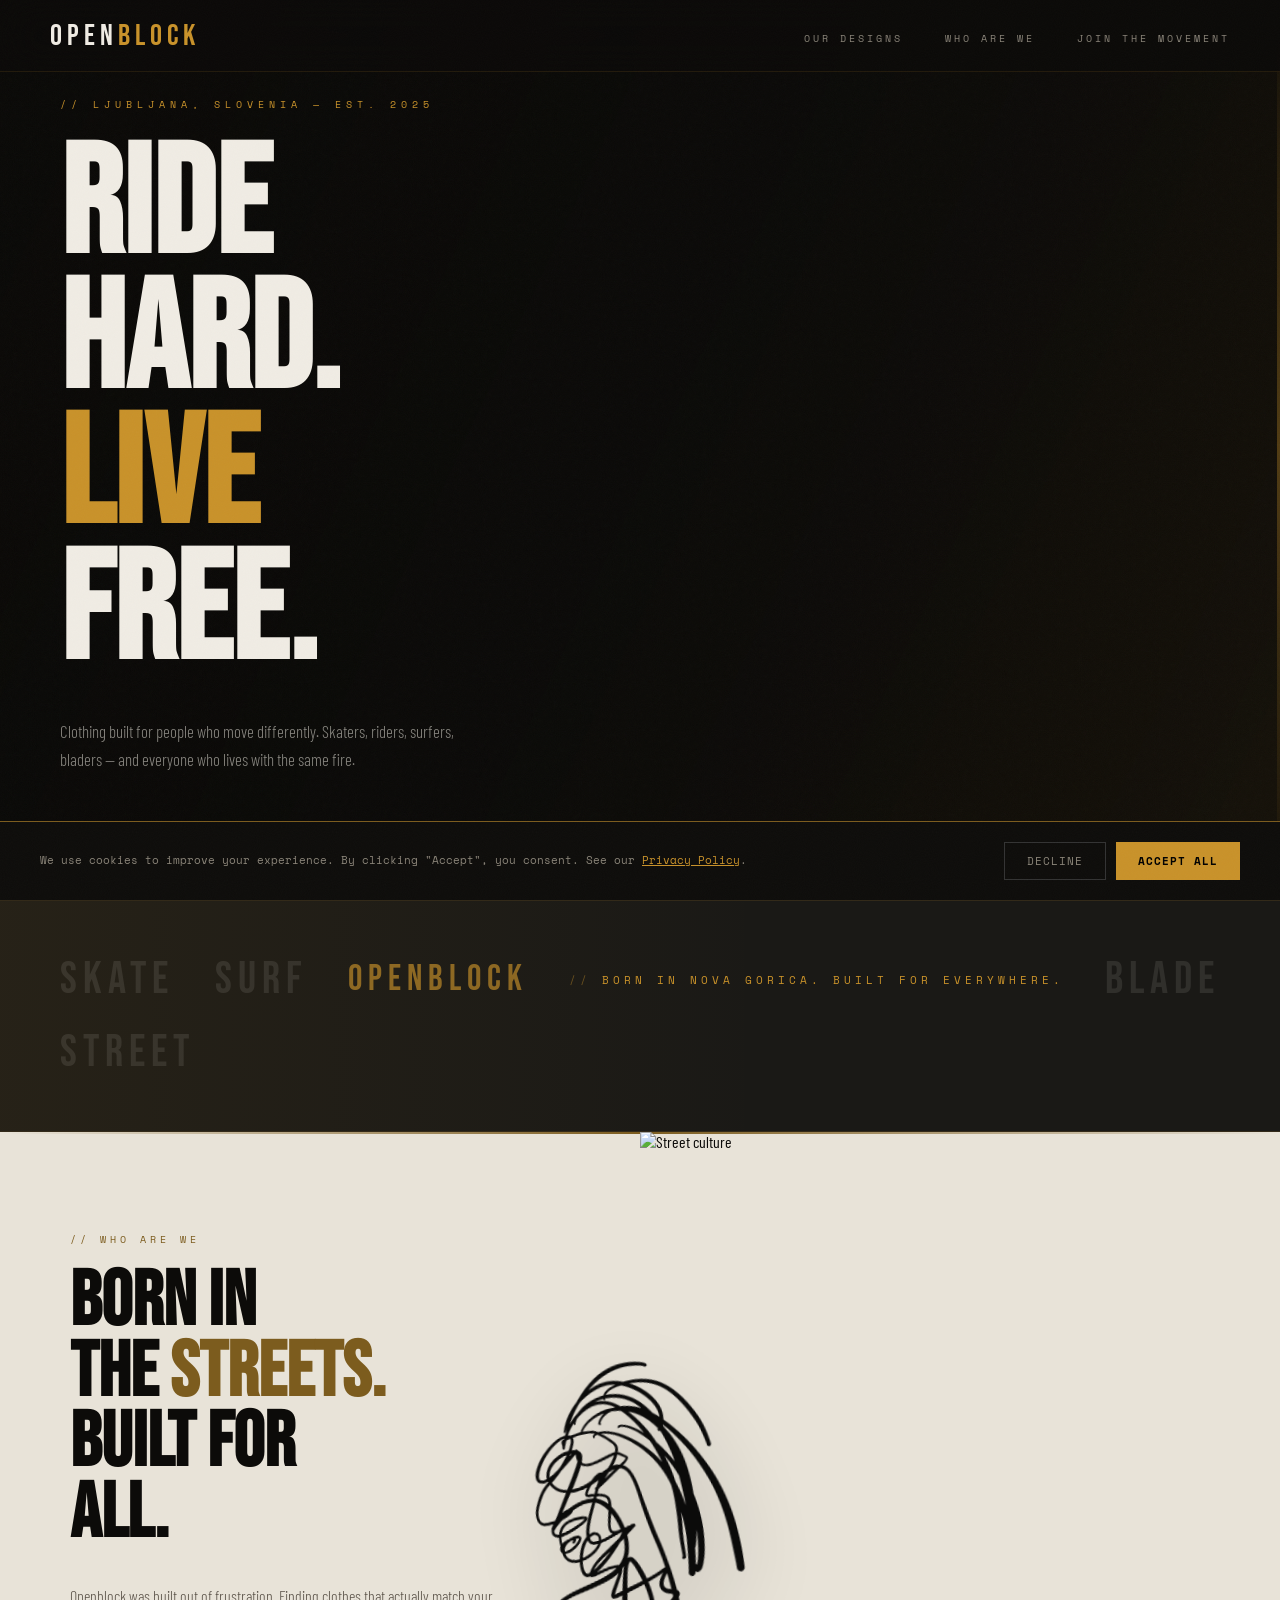
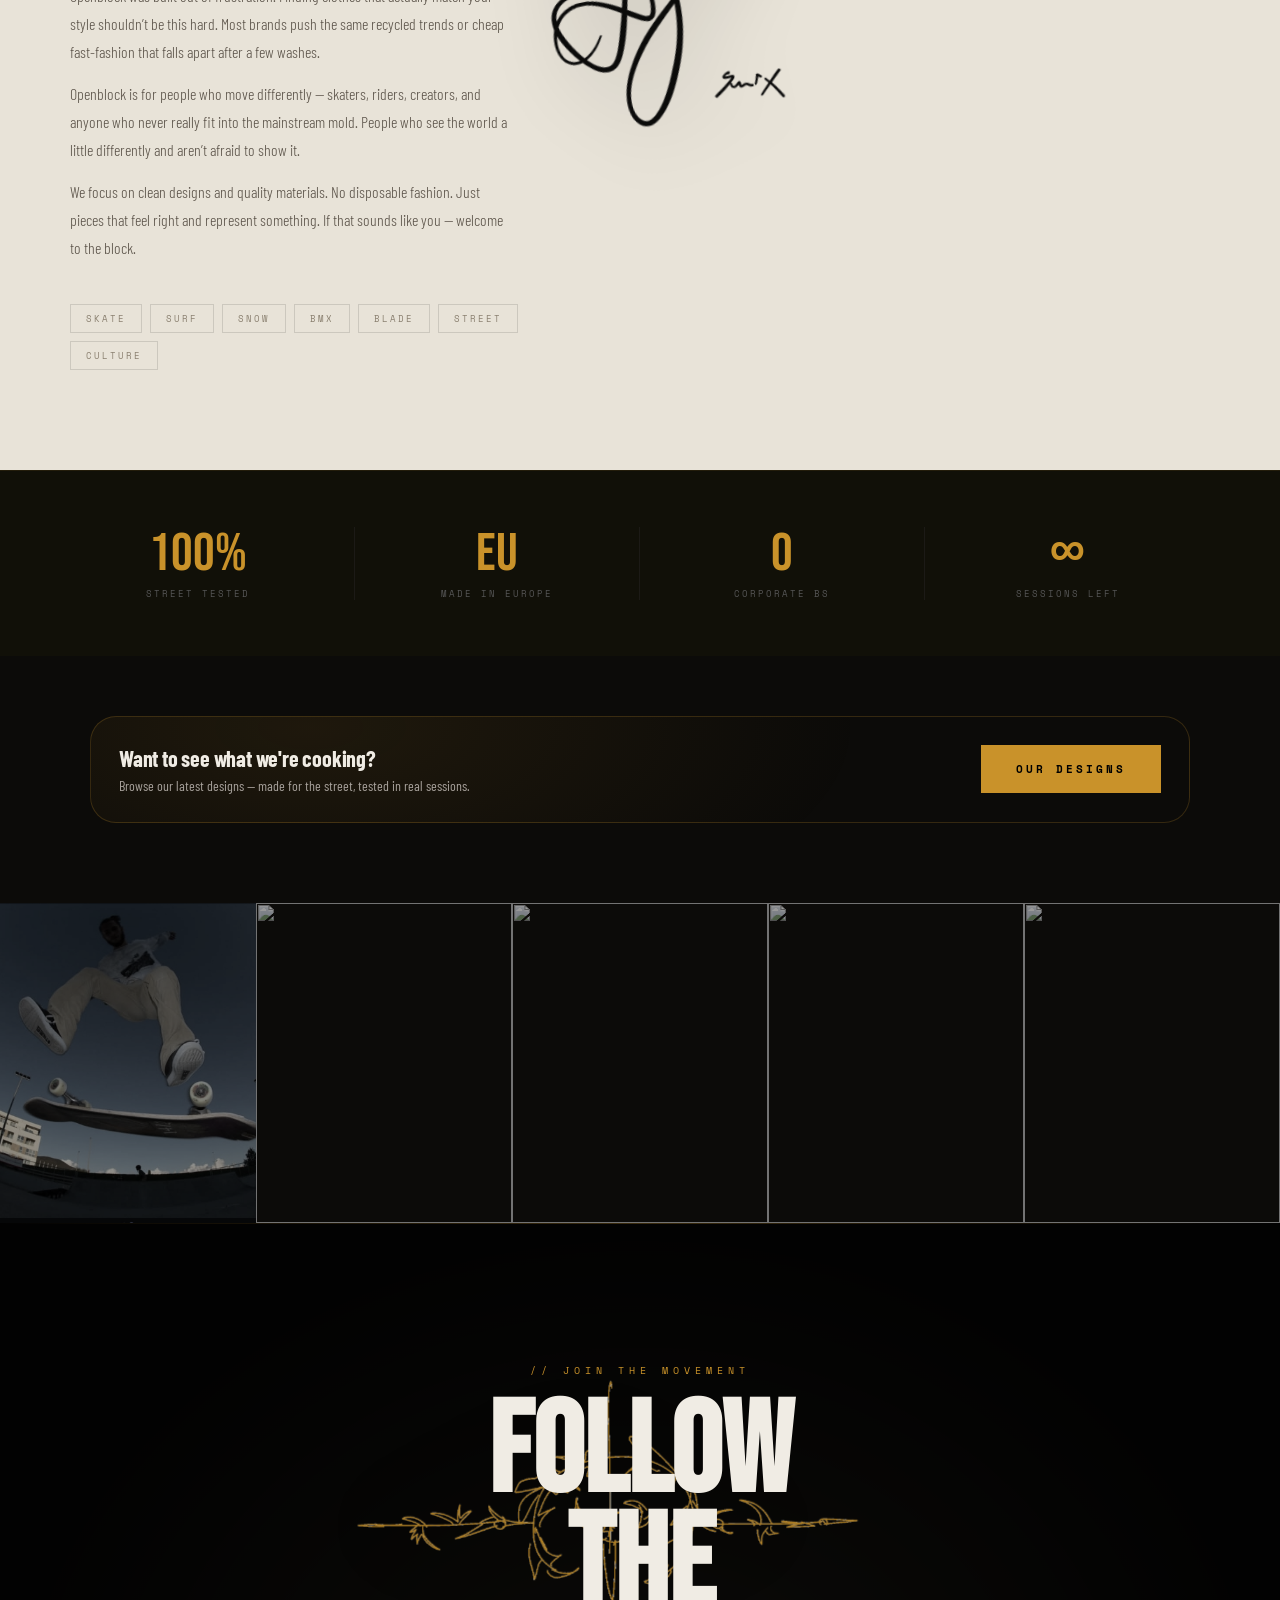
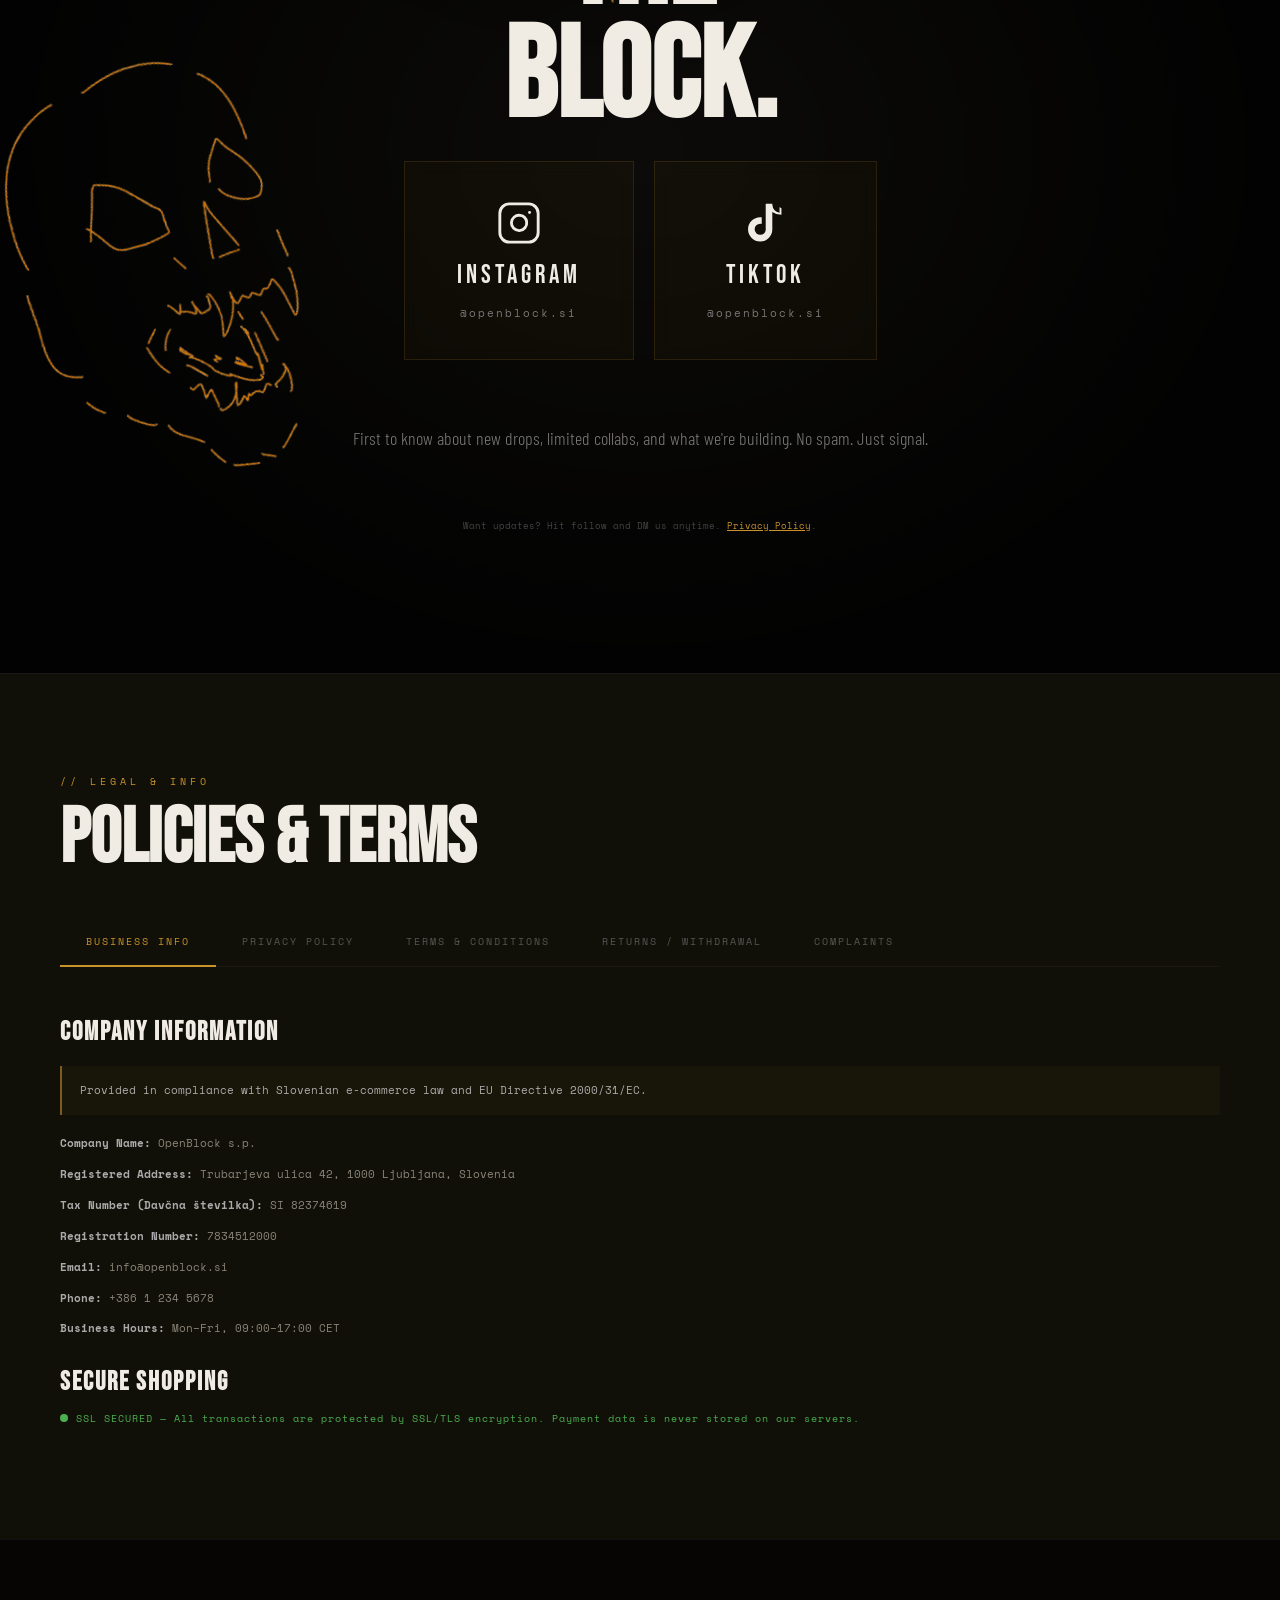
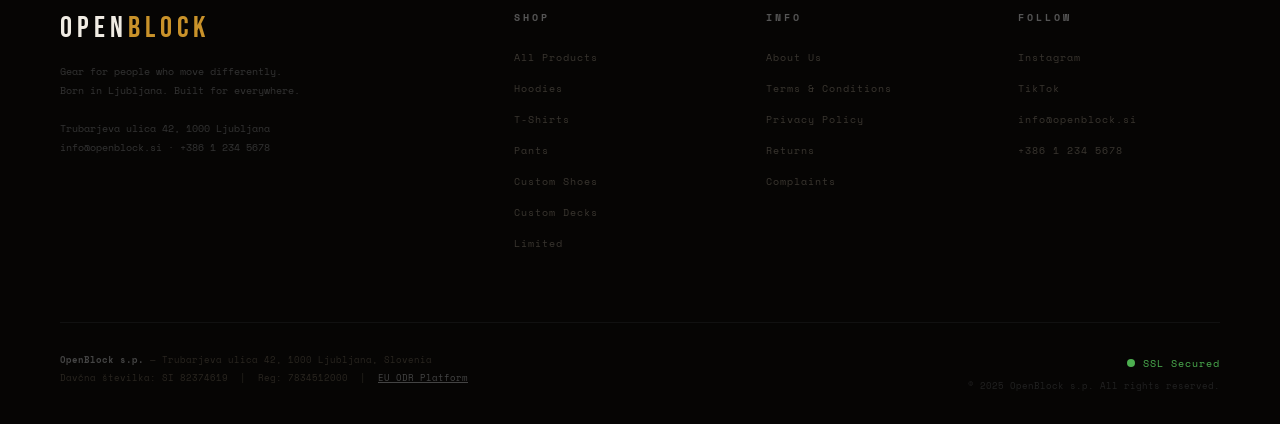
==== commit bf77ec6e: "Update index.html" ====
--- a/index.html
+++ b/index.html
@@ -6,7 +6,7 @@
     <title>OpenBlock — Street & Board Culture</title>
 
     <!-- CSS -->
-    <link rel="stylesheet" href="CSS/index.css" />
+    <link rel="stylesheet" href="./CSS/index.css" />
 
     <link rel="preconnect" href="https://fonts.googleapis.com" />
     <link
@@ -72,9 +72,9 @@
       <span class="divider-word">SURF</span>
       <span class="divider-word accent">OPENBLOCK</span>
       <span class="divider-tagline"
-        >Born in Ljubljana. Built for everywhere.</span
+        >Born in Nova Gorica. Built for everywhere.</span
       >
-      <span class="divider-word">SNOW</span>
+      <span class="divider-word">BLADE</span>
       <span class="divider-word">STREET</span>
     </div>
 
@@ -86,20 +86,22 @@
           <h2 class="who-title">
             BORN IN<br />THE <span>STREETS.</span><br />BUILT FOR<br />ALL.
           </h2>
+            <p class="who-text">
+            Openblock was built out of frustration. Finding clothes that actually match
+            your style shouldn’t be this hard. Most brands push the same recycled trends
+            or cheap fast-fashion that falls apart after a few washes.
+          </p>
+          
           <p class="who-text">
-            OpenBlock started in a Ljubljana garage. A few people who skated,
-            rode, and snowboarded — and couldn't find clothes that matched what
-            they actually did or how they actually lived.
-          </p>
+            Openblock is for people who move differently — skaters, riders, creators,
+            and anyone who never really fit into the mainstream mold. People who see the
+            world a little differently and aren’t afraid to show it.
+          </p>
+          
           <p class="who-text">
-            So we made our own. No corporate input. No trend forecasting. Just
-            gear designed from the pavement up, for the people who crack it
-            before 8am and don't stop until they have to.
-          </p>
-          <p class="who-text">
-            The brand is for everyone. If you ride, great. If you just love the
-            culture and the aesthetic, that's equally fine. You belong here
-            either way.
+            We focus on clean designs and quality materials. No disposable fashion.
+            Just pieces that feel right and represent something. If that sounds like you —
+            welcome to the block.
           </p>
           <div class="who-tags">
             <span class="who-tag">Skate</span><span class="who-tag">Surf</span
@@ -135,7 +137,7 @@
           <div class="who-stat-label">Sessions Left</div>
         </div>
       </div>
-      <img src="images/abstract_1.png" alt="" class="who-decor" />
+      <img src="./images/abstract_1.png" alt="" class="who-decor" />
     </section>
 
     <!-- CTA: OUR DESIGNS -->
@@ -234,9 +236,9 @@
           <a href="#legal" onclick="openTab('privacy')">Privacy Policy</a>.
         </p>
       </div>
-      <img src="images/skull_all_amber.png" alt="" class="follow-decor-skull" />
+      <img src="./images/skull_all_amber.png" alt="" class="follow-decor-skull" />
       <img
-        src="images/abstract2_amber.png"
+        src="./images/abstract2_amber.png"
         alt=""
         class="follow-decor-abstract"
       />
--- a/CSS/index.css
+++ b/CSS/index.css
@@ -1557,6 +1557,7 @@
 
 /* RESPONSIVE */
 @media (max-width: 900px) {
+
   nav {
     padding: 0 20px;
   }
@@ -1631,25 +1632,40 @@
 
 @media (max-width: 600px) {
   /* Keep decorative stickers from covering content on phones */
+
+  /* WHO ARE WE — abstract_1: bolj desno + bolj gor */
   .who-decor {
-    top: 10%;
-    left: 64%;
+    top: 4% !important;      /* bolj gor (manj = bolj gor) */
+    left: 76% !important;    /* bolj desno (več = bolj desno) */
     width: clamp(110px, 32vw, 180px);
     opacity: 0.7;
-  }
+
+    /* ohrani centriranje + rotacijo */
+    transform: translateX(-50%) rotate(-12deg) !important;
+  }
+
   .follow-decor-skull,
   .follow-decor-abstract {
     width: clamp(120px, 36vw, 200px);
     opacity: 0.65;
   }
+
   .follow-decor-skull {
     left: -18px;
     bottom: 18px;
   }
+
+  /* FOLLOW THE BLOCK — abstract: bolj proti sredini (levo) */
   .follow-decor-abstract {
-    /* Move it more to the right + higher on mobile */
-    right: -44px;
-    top: 10px;
+    /* postavi sidro, nato premakni s translate (najbolj stabilno pri rotaciji) */
+    right: 0 !important;
+    top: 0 !important;
+    left: auto !important;
+    bottom: auto !important;
+
+    /* X negativno = bolj levo (proti sredini), Y negativno = bolj gor */
+    top: 180px !important;
+    transform: translate(-130px, 12px) rotate(-270deg) !important;
   }
 
   /* CTA under "Who Are We" */
@@ -1684,3 +1700,4 @@
     height: 160px;
   }
 }
+
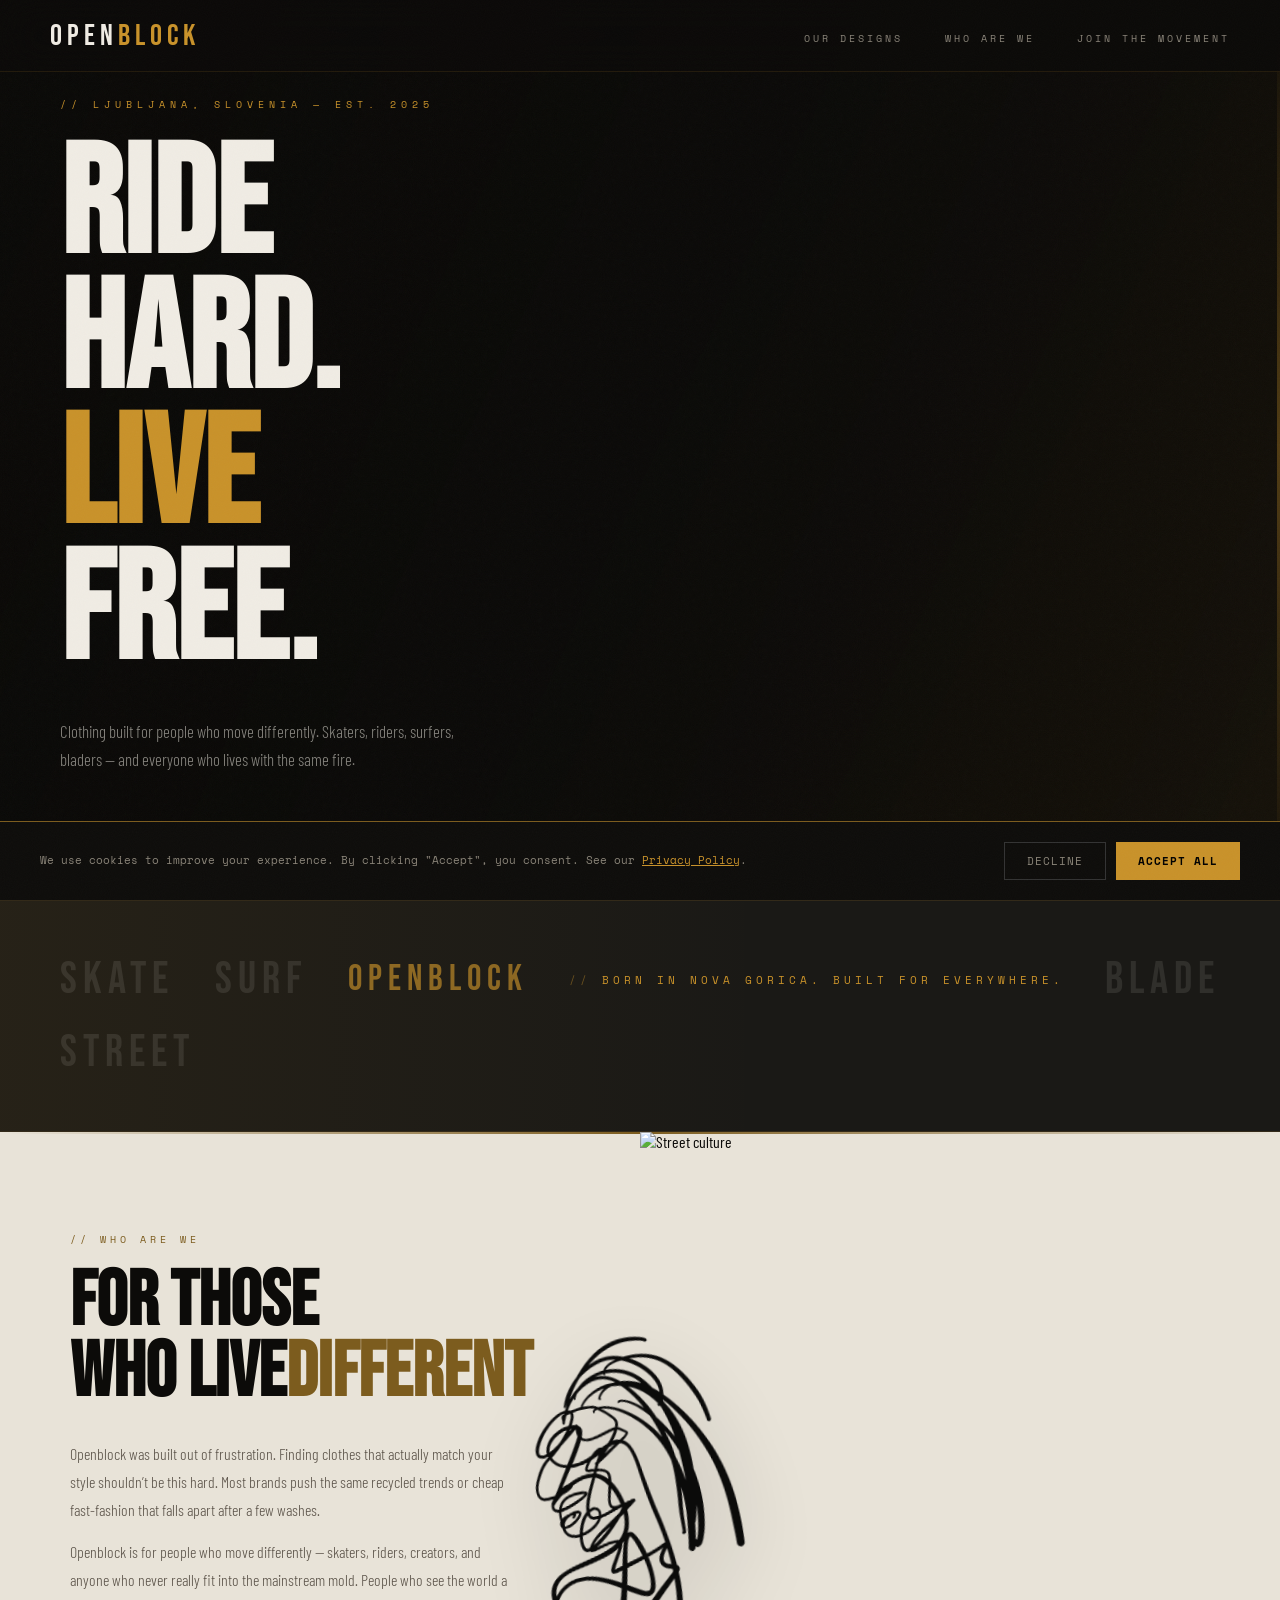
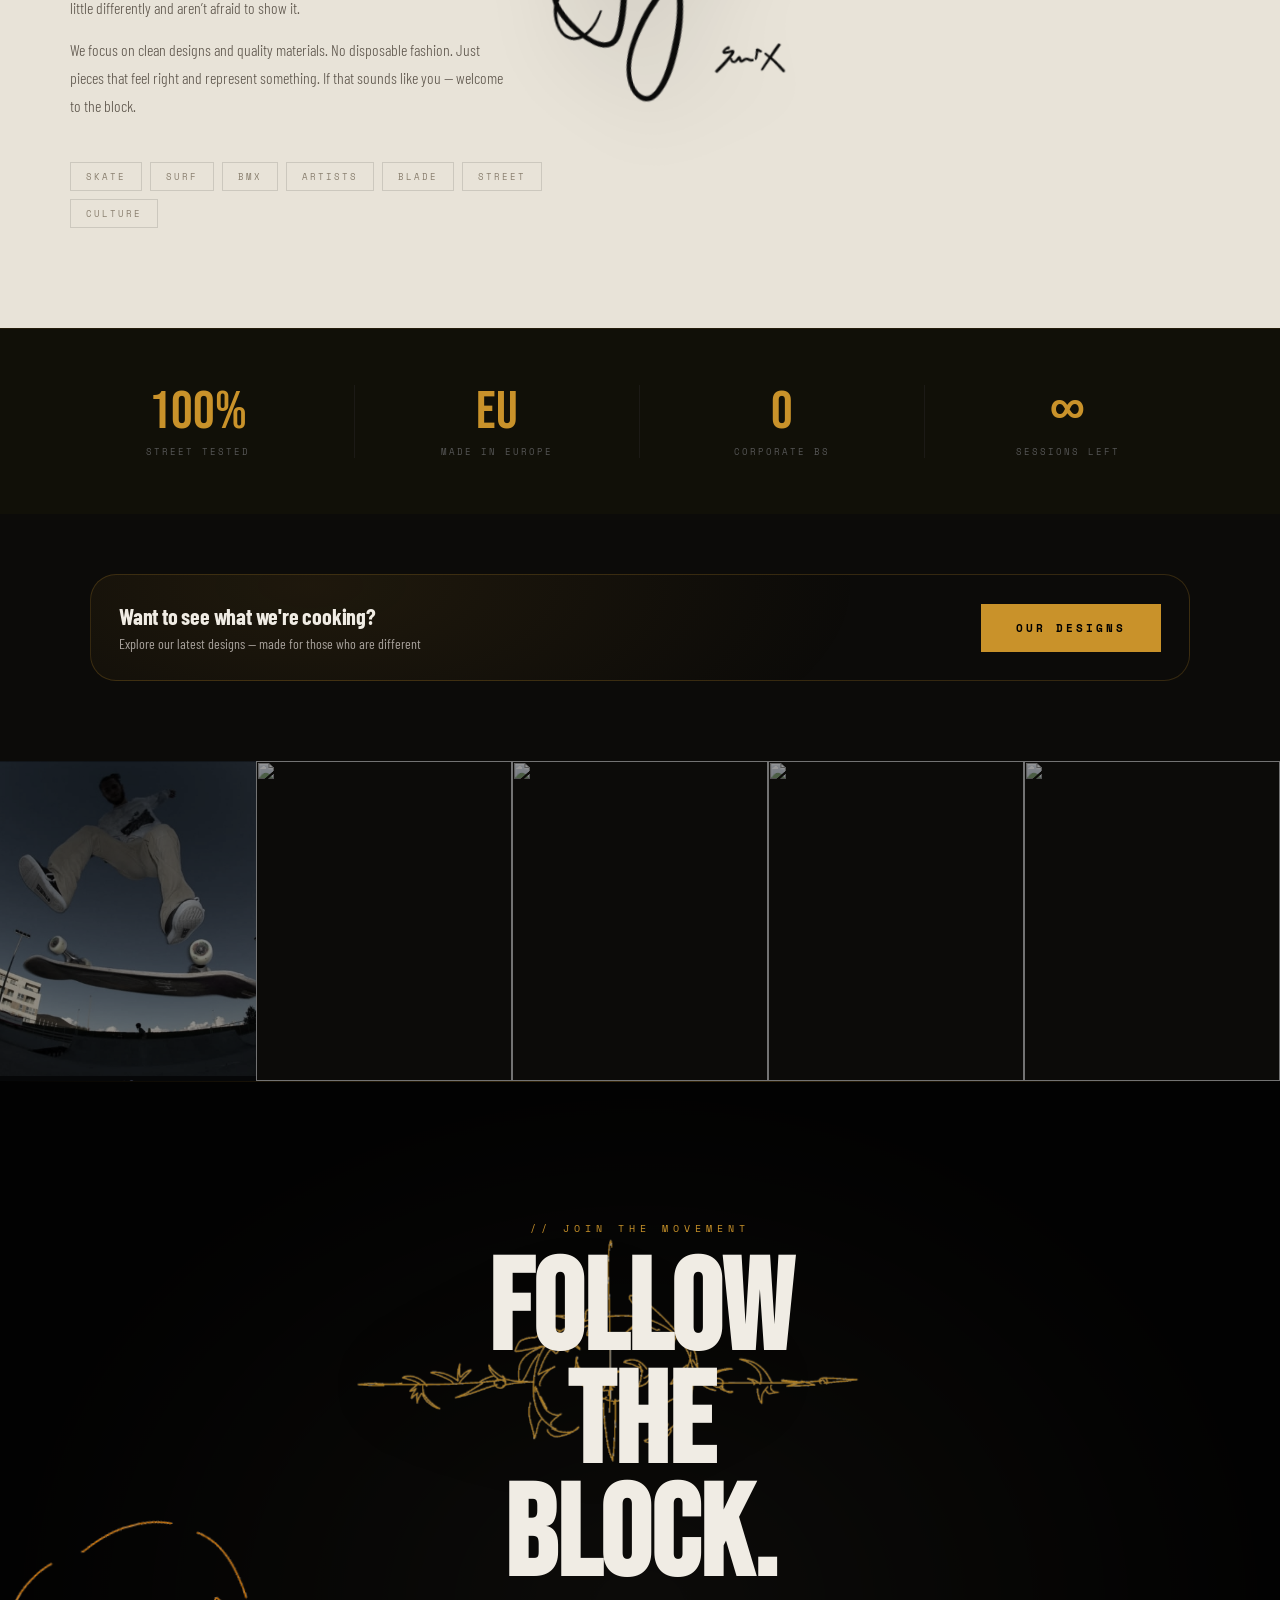
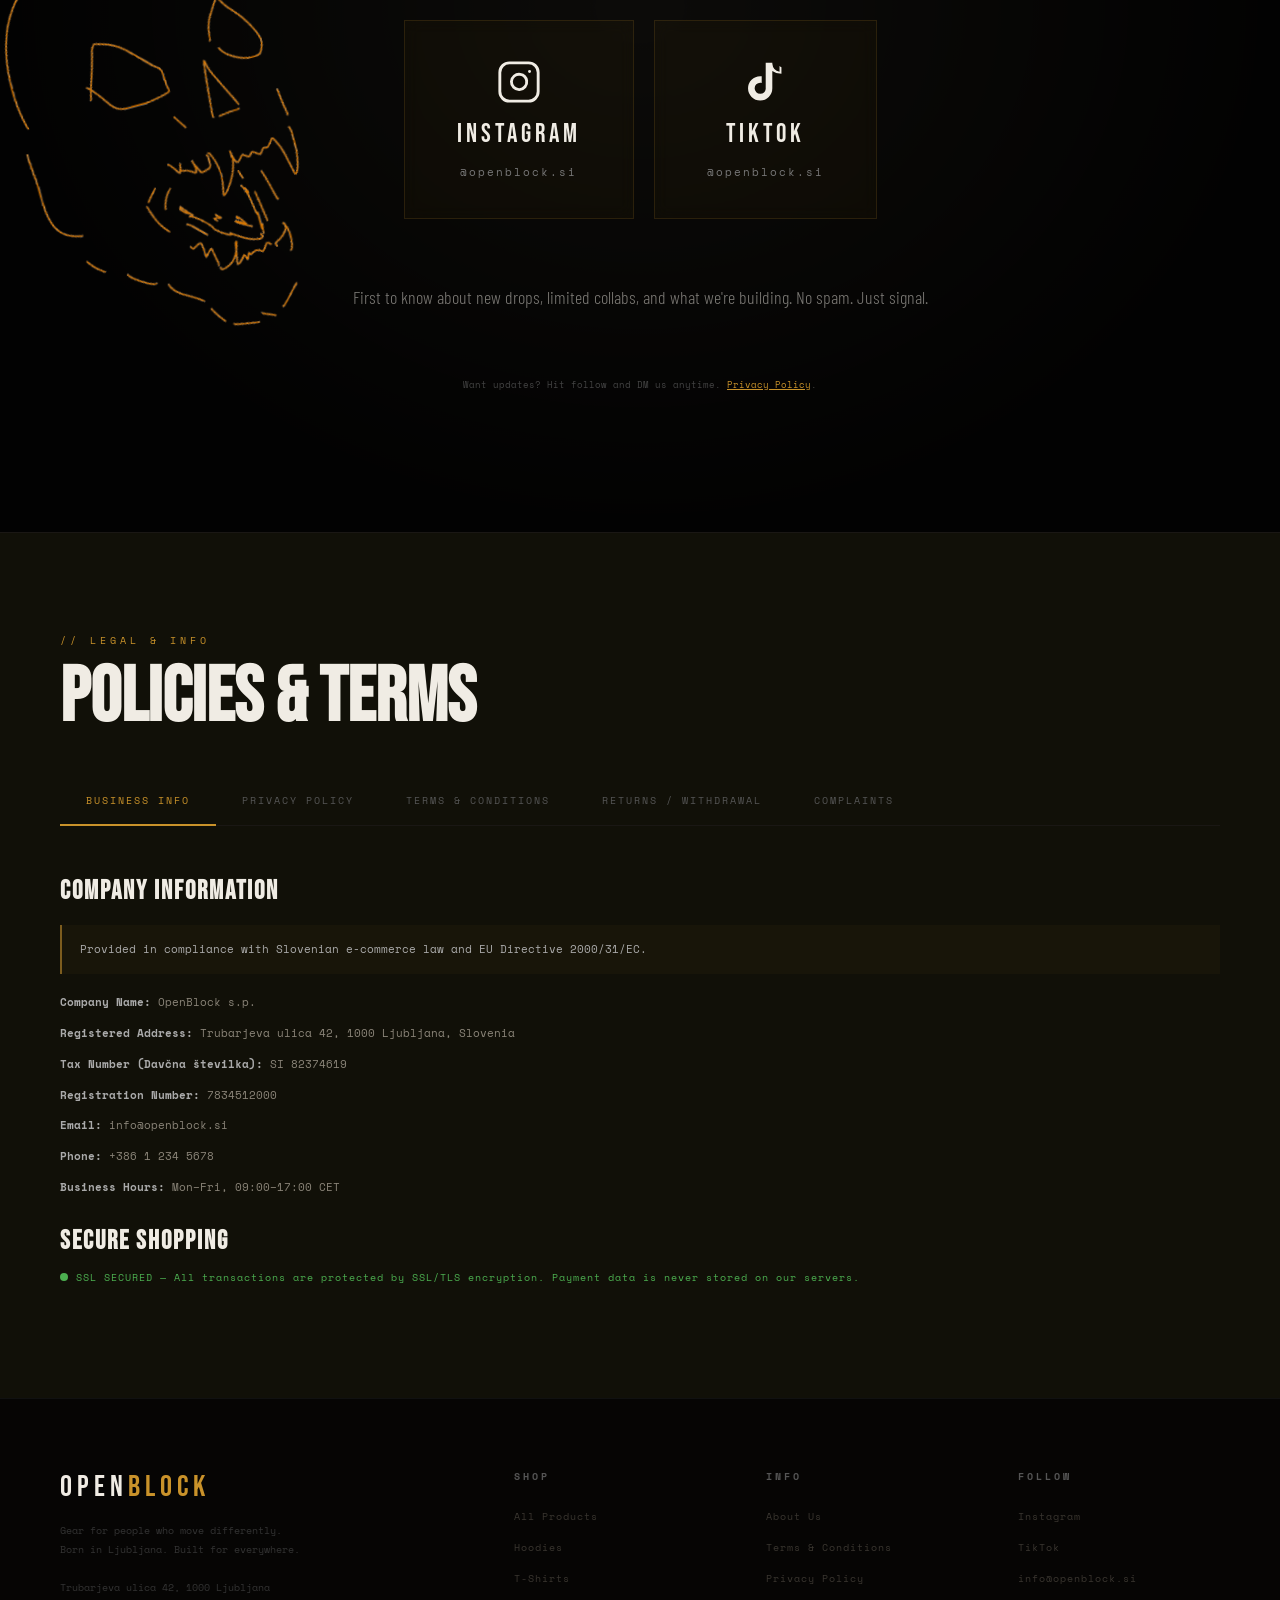
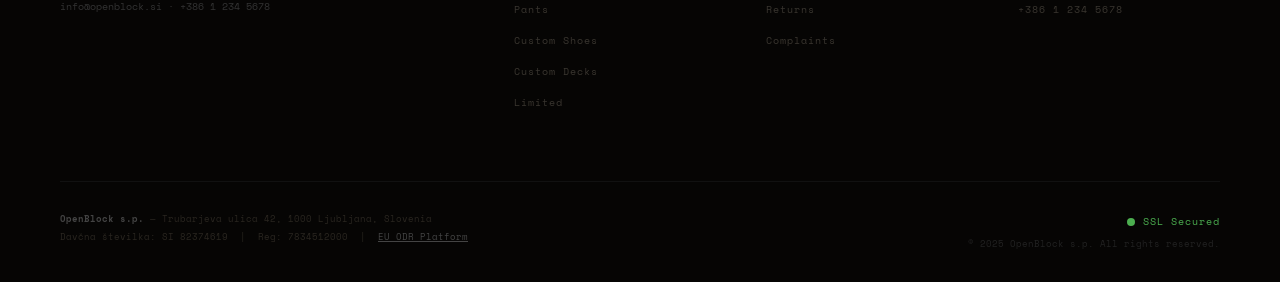
==== commit ea2c9635: "Update index.html" ====
--- a/index.html
+++ b/index.html
@@ -84,7 +84,7 @@
         <div class="who-left reveal-left">
           <p class="who-label">// Who Are We</p>
           <h2 class="who-title">
-            BORN IN<br />THE <span>STREETS.</span><br />BUILT FOR<br />ALL.
+            FOR THOSE<br />WHO LIVE<span>DIFFERENT</span>
           </h2>
             <p class="who-text">
             Openblock was built out of frustration. Finding clothes that actually match
@@ -105,7 +105,7 @@
           </p>
           <div class="who-tags">
             <span class="who-tag">Skate</span><span class="who-tag">Surf</span
-            ><span class="who-tag">Snow</span> <span class="who-tag">BMX</span
+            ><span class="who-tag">BMX</span> <span class="who-tag">Artists</span
             ><span class="who-tag">Blade</span
             ><span class="who-tag">Street</span
             ><span class="who-tag">Culture</span>
@@ -146,8 +146,7 @@
         <div>
           <h3 class="cta-designs-title">Want to see what we're cooking?</h3>
           <p class="cta-designs-sub">
-            Browse our latest designs — made for the street, tested in real
-            sessions.
+            Explore our latest designs — made for those who are different
           </p>
         </div>
         <div class="cta-designs-actions">
